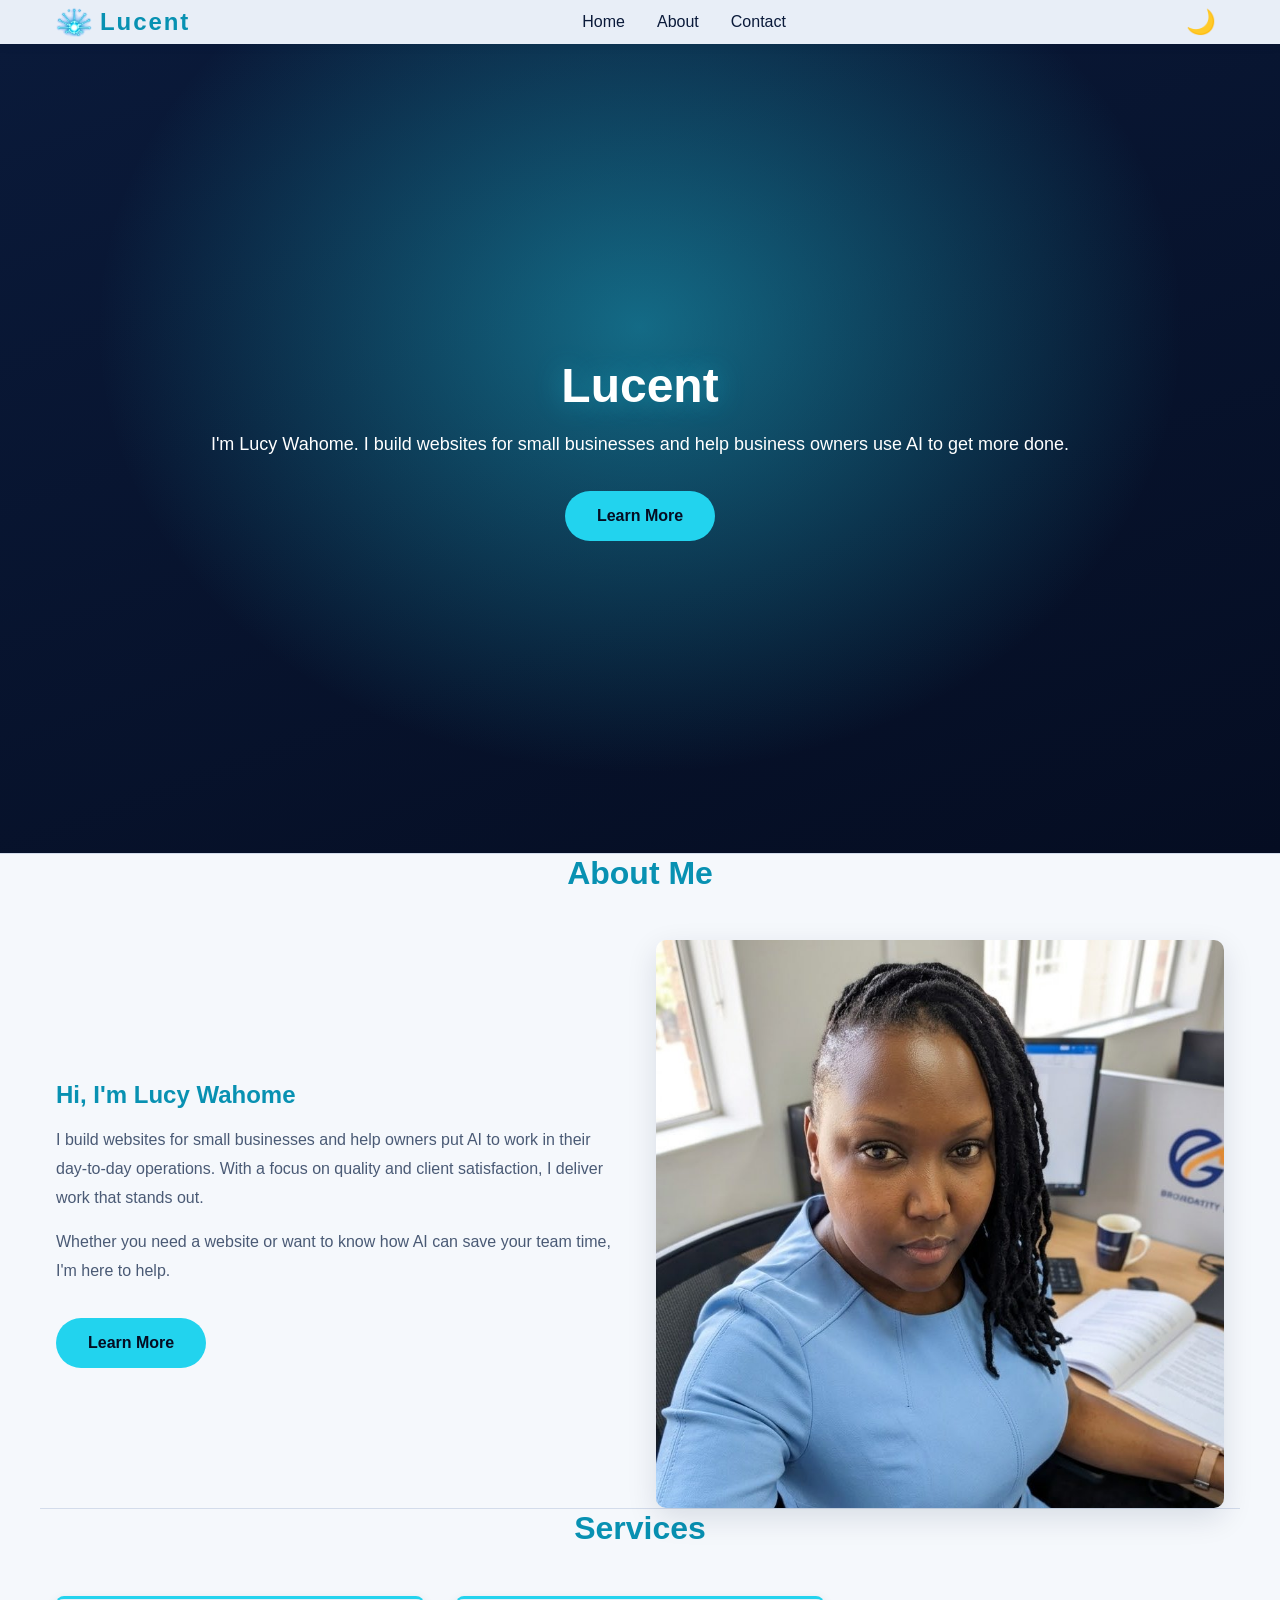
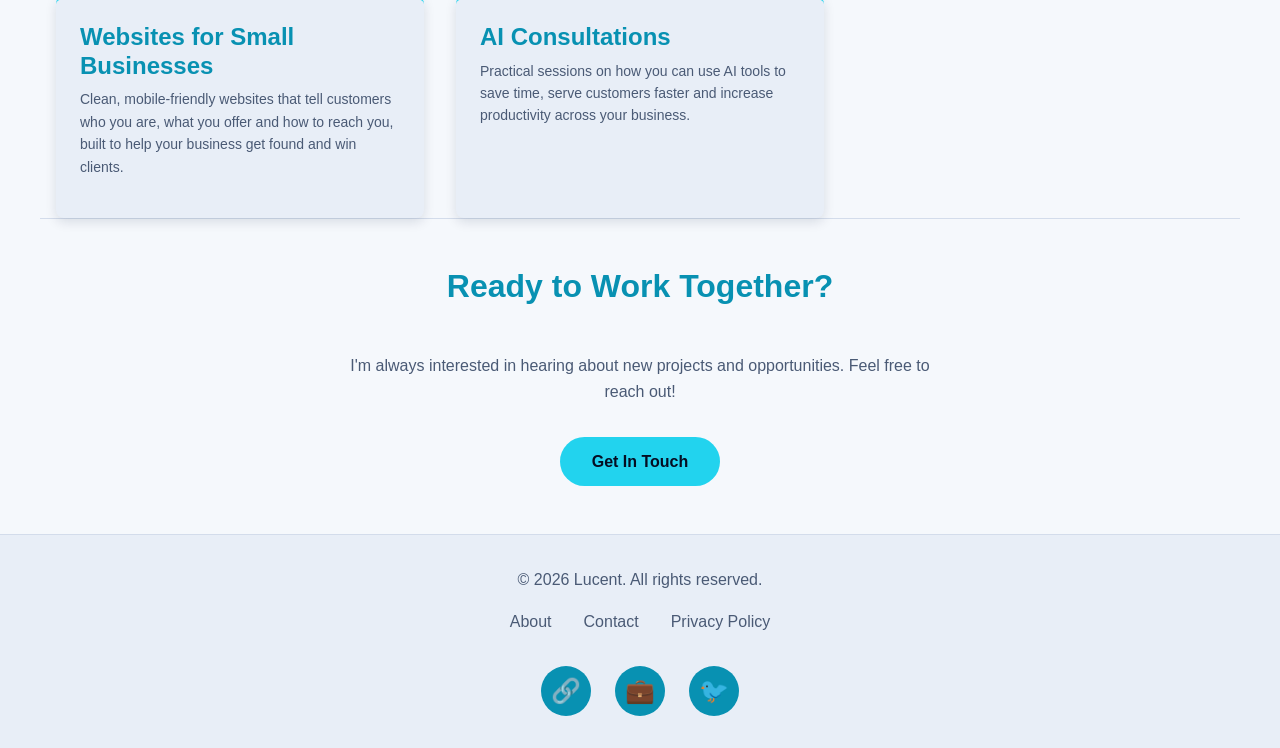
==== index.html @ c31c2e70 "Use Lucent icon as header logo and favicon Co-Authored-By: Claude Opus 5.5 <noreply@anthropic.com> C" ====
<!DOCTYPE html>
<html lang="en">
<head>
  <meta charset="UTF-8">
  <meta name="viewport" content="width=device-width, initial-scale=1.0">
  <meta name="description" content="Lucent - websites for small businesses and AI consultations">
  <meta name="keywords" content="web development, small business websites, AI consultation, AI productivity, Kenya">
  <meta name="author" content="Lucy Wahome">
  <meta property="og:title" content="Lucent - Websites &amp; AI Consultations">
  <meta property="og:description" content="Websites for small businesses and AI consultations to boost productivity.">
  <meta property="og:type" content="website">
  
  <title>Lucent - Websites &amp; AI Consultations</title>
  
  <link rel="icon" type="image/png" href="assets/favicon.png">
  <link rel="stylesheet" href="css/styles.css">
</head>
<body>
  <!-- HEADER & NAVIGATION -->
  <header>
    <nav class="container">
      <div class="logo">
        <img class="logo-icon" src="assets/logo-icon.png" alt="" aria-hidden="true">
        <span class="logo-text">Lucent</span>
      </div>
      
      <button id="nav-toggle" class="nav-toggle" aria-label="Toggle navigation menu">
        <span></span>
        <span></span>
        <span></span>
      </button>
      
      <ul id="nav-links" class="nav-links">
        <li><a href="index.html">Home</a></li>
        <li><a href="pages/about.html">About</a></li>
        <li><a href="pages/contact.html">Contact</a></li>
      </ul>
      
      <button id="theme-toggle" class="theme-toggle" aria-label="Toggle dark mode" title="Toggle dark mode">
        🌙
      </button>
    </nav>
  </header>

  <!-- MAIN CONTENT -->
  <main>
    <!-- HERO SECTION -->
    <section class="hero">
      <div class="hero-content">
        <h1>Lucent</h1>
        <p>I'm Lucy Wahome. I build websites for small businesses and help business owners use AI to get more done.</p>
        <a href="pages/about.html" class="hero-cta">Learn More</a>
      </div>
    </section>

    <!-- QUICK INTRO SECTION -->
    <section class="container">
      <h2>About Me</h2>
      <div class="about-content">
        <div class="about-text">
          <h3>Hi, I'm Lucy Wahome</h3>
          <p>
            I build websites for small businesses and help owners put AI to work in their day-to-day operations. 
            With a focus on quality and client satisfaction, I deliver work that stands out.
          </p>
          <p>
            Whether you need a website or want to know how AI can save your team time, I'm here to help.
          </p>
          <a href="pages/about.html" class="hero-cta" style="display: inline-block; margin-top: 1rem;">Learn More</a>
        </div>
        <img src="assets/profile.jpg" alt="Profile photo" class="about-image">
      </div>
    </section>

    <!-- SERVICES SECTION -->
    <section class="container" id="services">
      <h2>Services</h2>
      <div class="projects-grid">
        <div class="project-card">
          <div class="project-content">
            <h3>Websites for Small Businesses</h3>
            <p class="project-description">
              Clean, mobile-friendly websites that tell customers who you are, what you offer and how to reach you, built to help your business get found and win clients.
            </p>
          </div>
        </div>
        <div class="project-card">
          <div class="project-content">
            <h3>AI Consultations</h3>
            <p class="project-description">
              Practical sessions on how you can use AI tools to save time, serve customers faster and increase productivity across your business.
            </p>
          </div>
        </div>
      </div>
    </section>

    <!-- CTA SECTION -->
    <section class="container" style="text-align: center; padding: 3rem 1rem;">
      <h2>Ready to Work Together?</h2>
      <p style="color: var(--text-secondary); margin-bottom: 2rem; max-width: 600px; margin-left: auto; margin-right: auto;">
        I'm always interested in hearing about new projects and opportunities. Feel free to reach out!
      </p>
      <a href="pages/contact.html" class="hero-cta">Get In Touch</a>
    </section>
  </main>

  <!-- FOOTER -->
  <footer>
    <div class="container">
      <p>&copy; 2026 Lucent. All rights reserved.</p>
      <div class="footer-links">
        <a href="pages/about.html">About</a>
        <a href="pages/contact.html">Contact</a>
        <a href="pages/privacy.html">Privacy Policy</a>
      </div>
      <div class="social-links">
        <a href="https://github.com/lwahome" target="_blank" rel="noopener noreferrer" title="GitHub">🔗</a>
        <a href="https://linkedIn.com/in/Lucywahome" target="_blank" rel="noopener noreferrer" title="LinkedIn">💼</a>
        <a href="https://twitter.com/nyawirahome" target="_blank" rel="noopener noreferrer" title="Twitter">🐦</a>
      </div>
    </div>
  </footer>

  <script src="js/main.js"></script>
</body>
</html>
---- css/styles.css ----
/* ============================================================================
   PORTFOLIO WEBSITE - MAIN STYLES
   Mobile-first responsive design with dark mode support
   ============================================================================ */

/* CSS Variables for theming */
:root {
  /* Light mode colors */
  /* Lucent brand */
  --navy: #0a1a3a;
  --navy-deep: #050d22;
  --cyan: #22d3ee;
  --cyan-glow: rgba(34, 211, 238, 0.45);

  --bg-primary: #f5f8fc;
  --bg-secondary: #e8eef7;
  --text-primary: #0a1a3a;
  --text-secondary: #4a5a75;
  --accent: #0891b2;
  --accent-dark: #0a1a3a;
  --border: #d3dceb;
  --shadow: rgba(10, 26, 58, 0.12);
  
  /* Typography */
  --font-family: 'Segoe UI', Tahoma, Geneva, Verdana, sans-serif;
  --font-size-base: 16px;
  --font-size-sm: 14px;
  --font-size-lg: 18px;
  --font-size-xl: 24px;
  --font-size-2xl: 32px;
  --font-size-3xl: 48px;
  
  /* Spacing */
  --spacing-unit: 1rem;
}

/* Dark mode colors */
body.dark-mode {
  --bg-primary: #050d22;
  --bg-secondary: #0d1f45;
  --text-primary: #e8f6fb;
  --text-secondary: #9fb3cf;
  --accent: #22d3ee;
  --border: #1c3263;
  --shadow: rgba(0, 0, 0, 0.5);
}

/* ============================================================================
   GLOBAL STYLES
   ============================================================================ */

* {
  margin: 0;
  padding: 0;
  box-sizing: border-box;
}

html {
  scroll-behavior: smooth;
}

body {
  font-family: var(--font-family);
  font-size: var(--font-size-base);
  color: var(--text-primary);
  background-color: var(--bg-primary);
  line-height: 1.6;
  transition: background-color 0.3s ease, color 0.3s ease;
}

a {
  color: var(--accent);
  text-decoration: none;
  transition: color 0.3s ease;
}

a:hover {
  color: var(--accent-dark);
}

button {
  font-family: var(--font-family);
  cursor: pointer;
  border: none;
  transition: all 0.3s ease;
}

img {
  max-width: 100%;
  height: auto;
  display: block;
}

h1, h2, h3, h4, h5, h6 {
  line-height: 1.2;
  margin-bottom: var(--spacing-unit);
}

h1 {
  font-size: var(--font-size-3xl);
}

h2 {
  font-size: var(--font-size-2xl);
}

h3 {
  font-size: var(--font-size-xl);
}

/* ============================================================================
   HEADER & NAVIGATION
   ============================================================================ */

header {
  background-color: var(--bg-secondary);
  box-shadow: 0 2px 8px var(--shadow);
  position: sticky;
  top: 0;
  z-index: 100;
}

nav {
  display: flex;
  justify-content: space-between;
  align-items: center;
  padding: 1.5rem var(--spacing-unit);
  max-width: 1200px;
  margin: 0 auto;
}

.logo {
  font-size: var(--font-size-xl);
  font-weight: bold;
  color: var(--accent);
  display: flex;
  align-items: center;
  gap: 0.5rem;
}

.nav-links {
  display: none;
  list-style: none;
  gap: 2rem;
}

.nav-links a {
  color: var(--text-primary);
  font-weight: 500;
}

.nav-links a:hover {
  color: var(--accent);
}

.nav-toggle {
  display: flex;
  flex-direction: column;
  background: none;
  border: none;
  cursor: pointer;
  gap: 0.4rem;
}

.nav-toggle span {
  width: 25px;
  height: 3px;
  background-color: var(--text-primary);
  transition: all 0.3s ease;
}

.theme-toggle {
  background: none;
  font-size: 1.5rem;
  cursor: pointer;
  padding: 0.5rem;
}

.theme-toggle:hover {
  transform: scale(1.1);
}

/* Mobile menu open state */
.nav-links.active {
  display: flex;
  flex-direction: column;
  position: absolute;
  top: 100%;
  left: 0;
  right: 0;
  background-color: var(--bg-secondary);
  padding: 1rem;
  gap: 1rem;
  box-shadow: 0 4px 6px var(--shadow);
}

/* Hamburger animation */
.nav-toggle.active span:nth-child(1) {
  transform: rotate(45deg) translateY(10px);
}

.nav-toggle.active span:nth-child(2) {
  opacity: 0;
}

.nav-toggle.active span:nth-child(3) {
  transform: rotate(-45deg) translateY(-10px);
}

/* Tablet and up - show nav links */
@media (min-width: 768px) {
  .nav-links {
    display: flex !important;
  }
  
  .nav-toggle {
    display: none;
  }
}

/* ============================================================================
   HERO SECTION
   ============================================================================ */

.hero {
  min-height: 90vh;
  display: flex;
  align-items: center;
  justify-content: center;
  background:
    radial-gradient(ellipse at 50% 35%, var(--cyan-glow) 0%, transparent 60%),
    linear-gradient(160deg, var(--navy) 0%, var(--navy-deep) 100%);
  color: #ffffff;
  text-align: center;
  padding: var(--spacing-unit);
  gap: 2rem;
}

.hero-content h1 {
  font-size: var(--font-size-3xl);
  margin-bottom: 1rem;
  animation: fadeInUp 0.8s ease;
}

.hero-content p {
  font-size: var(--font-size-lg);
  margin-bottom: 2rem;
  opacity: 0.95;
  animation: fadeInUp 0.8s ease 0.2s both;
}

.hero-cta {
  display: inline-block;
  background-color: var(--cyan);
  color: var(--navy-deep);
  padding: 0.75rem 2rem;
  border-radius: 30px;
  font-weight: bold;
  animation: fadeInUp 0.8s ease 0.4s both;
  transition: transform 0.3s ease, box-shadow 0.3s ease;
}

.hero-cta:hover {
  transform: translateY(-3px);
  box-shadow: 0 0 24px var(--cyan-glow);
}

/* ============================================================================
   CONTAINER & SECTIONS
   ============================================================================ */

.container {
  max-width: 1200px;
  margin: 0 auto;
  padding: 0 var(--spacing-unit);
}

section {
  padding: 4rem var(--spacing-unit);
  border-bottom: 1px solid var(--border);
}

section:last-of-type {
  border-bottom: none;
}

section h2 {
  text-align: center;
  margin-bottom: 3rem;
  color: var(--accent);
  font-size: var(--font-size-2xl);
}

/* ============================================================================
   ABOUT SECTION
   ============================================================================ */

.about-content {
  display: grid;
  grid-template-columns: 1fr;
  gap: 2rem;
  align-items: center;
}

.about-text h3 {
  color: var(--accent);
  margin-bottom: 1rem;
}

.about-text p {
  margin-bottom: 1rem;
  color: var(--text-secondary);
  line-height: 1.8;
}

.about-image {
  border-radius: 10px;
  overflow: hidden;
  box-shadow: 0 10px 30px var(--shadow);
  aspect-ratio: 1 / 1;
  object-fit: cover;
  object-position: center top;
}

@media (min-width: 768px) {
  .about-content {
    grid-template-columns: 1fr 1fr;
  }
}

/* ============================================================================
   SKILLS SECTION
   ============================================================================ */

.skills-grid {
  display: grid;
  grid-template-columns: 1fr;
  gap: 2rem;
}

.skill-category {
  background-color: var(--bg-secondary);
  padding: 1.5rem;
  border-radius: 8px;
  border-left: 4px solid var(--accent);
}

.skill-category h3 {
  color: var(--accent);
  margin-bottom: 1rem;
}

.skill-tags {
  display: flex;
  flex-wrap: wrap;
  gap: 0.5rem;
}

.skill-tag {
  background-color: var(--accent);
  color: white;
  padding: 0.5rem 1rem;
  border-radius: 20px;
  font-size: var(--font-size-sm);
  animation: fadeIn 0.5s ease;
}

@media (min-width: 768px) {
  .skills-grid {
    grid-template-columns: repeat(2, 1fr);
  }
}

/* ============================================================================
   PROJECTS SECTION
   ============================================================================ */

.projects-grid {
  display: grid;
  grid-template-columns: 1fr;
  gap: 2rem;
}

.project-card {
  background-color: var(--bg-secondary);
  border-radius: 8px;
  overflow: hidden;
  box-shadow: 0 4px 12px var(--shadow);
  transition: transform 0.3s ease, box-shadow 0.3s ease;
  animation: fadeIn 0.5s ease;
}

.project-card:hover {
  transform: translateY(-8px);
  box-shadow: 0 12px 24px var(--shadow);
}

.project-image {
  width: 100%;
  height: 250px;
  object-fit: cover;
  background-color: var(--accent);
  display: flex;
  align-items: center;
  justify-content: center;
  color: white;
  font-weight: bold;
}

.project-content {
  padding: 1.5rem;
}

.project-content h3 {
  color: var(--accent);
  margin-bottom: 0.5rem;
}

.project-description {
  color: var(--text-secondary);
  margin-bottom: 1rem;
  font-size: var(--font-size-sm);
}

.project-tech {
  display: flex;
  flex-wrap: wrap;
  gap: 0.5rem;
  margin-bottom: 1rem;
}

.tech-badge {
  background-color: var(--accent);
  color: white;
  padding: 0.25rem 0.75rem;
  border-radius: 15px;
  font-size: var(--font-size-sm);
}

.project-links {
  display: flex;
  gap: 1rem;
}

.project-links a {
  display: inline-block;
  padding: 0.5rem 1rem;
  background-color: var(--accent);
  color: white;
  border-radius: 4px;
  font-size: var(--font-size-sm);
  transition: background-color 0.3s ease;
}

.project-links a:hover {
  background-color: var(--accent-dark);
}

@media (min-width: 768px) {
  .projects-grid {
    grid-template-columns: repeat(2, 1fr);
  }
}

@media (min-width: 1024px) {
  .projects-grid {
    grid-template-columns: repeat(3, 1fr);
  }
}

/* ============================================================================
   CONTACT SECTION
   ============================================================================ */

.contact-content {
  max-width: 600px;
  margin: 0 auto;
}

.contact-form {
  display: flex;
  flex-direction: column;
  gap: 1.5rem;
  margin-bottom: 2rem;
}

.form-group {
  display: flex;
  flex-direction: column;
}

.form-group label {
  font-weight: 600;
  margin-bottom: 0.5rem;
  color: var(--text-primary);
}

.form-group input,
.form-group textarea {
  padding: 0.75rem;
  border: 1px solid var(--border);
  border-radius: 4px;
  font-family: var(--font-family);
  font-size: var(--font-size-base);
  background-color: var(--bg-primary);
  color: var(--text-primary);
  transition: border-color 0.3s ease;
}

.form-group input:focus,
.form-group textarea:focus {
  outline: none;
  border-color: var(--accent);
  box-shadow: 0 0 0 3px rgba(52, 152, 219, 0.1);
}

.form-group textarea {
  resize: vertical;
  min-height: 150px;
}

.submit-btn {
  background-color: var(--accent);
  color: white;
  padding: 1rem;
  font-size: var(--font-size-base);
  font-weight: bold;
  border-radius: 4px;
  transition: background-color 0.3s ease, transform 0.3s ease;
}

.submit-btn:hover {
  background-color: var(--accent-dark);
  transform: translateY(-2px);
}

.submit-btn:active {
  transform: translateY(0);
}

.contact-info {
  text-align: center;
  margin-top: 2rem;
}

.contact-info p {
  margin-bottom: 1rem;
  color: var(--text-secondary);
}

.social-links {
  display: flex;
  justify-content: center;
  gap: 1.5rem;
  margin-top: 2rem;
}

.social-links a {
  display: inline-flex;
  align-items: center;
  justify-content: center;
  width: 50px;
  height: 50px;
  background-color: var(--accent);
  color: white;
  border-radius: 50%;
  font-size: 1.5rem;
  transition: transform 0.3s ease, background-color 0.3s ease;
}

.social-links a:hover {
  transform: scale(1.1) translateY(-3px);
  background-color: var(--accent-dark);
}

/* ============================================================================
   FOOTER
   ============================================================================ */

footer {
  background-color: var(--bg-secondary);
  color: var(--text-secondary);
  text-align: center;
  padding: 2rem var(--spacing-unit);
  border-top: 1px solid var(--border);
}

footer p {
  margin-bottom: 1rem;
}

.footer-links {
  display: flex;
  justify-content: center;
  gap: 2rem;
  flex-wrap: wrap;
  margin-bottom: 1rem;
}

.footer-links a {
  color: var(--text-secondary);
}

.footer-links a:hover {
  color: var(--accent);
}

/* ============================================================================
   ANIMATIONS
   ============================================================================ */

@keyframes fadeIn {
  from {
    opacity: 0;
  }
  to {
    opacity: 1;
  }
}

@keyframes fadeInUp {
  from {
    opacity: 0;
    transform: translateY(20px);
  }
  to {
    opacity: 1;
    transform: translateY(0);
  }
}

.fade-in-on-scroll {
  opacity: 0;
  animation: fadeInUp 0.6s ease forwards;
}

/* ============================================================================
   UTILITY CLASSES
   ============================================================================ */

.text-center {
  text-align: center;
}

.text-muted {
  color: var(--text-secondary);
}

.mt-1 {
  margin-top: var(--spacing-unit);
}

.mt-2 {
  margin-top: calc(var(--spacing-unit) * 2);
}

.mb-1 {
  margin-bottom: var(--spacing-unit);
}

.mb-2 {
  margin-bottom: calc(var(--spacing-unit) * 2);
}

/* ============================================================================
   RESPONSIVE ADJUSTMENTS
   ============================================================================ */

@media (max-width: 480px) {
  h1 {
    font-size: 28px;
  }
  
  h2 {
    font-size: 24px;
  }
  
  section {
    padding: 2rem var(--spacing-unit);
  }
}

/* ============================================================================
   LUCENT BRAND TOUCHES
   ============================================================================ */
.logo-mark {
  display: inline-block;
  width: 14px;
  height: 14px;
  border-radius: 50%;
  background: var(--cyan);
  box-shadow: 0 0 10px var(--cyan), 0 0 22px var(--cyan-glow);
}

.logo-icon {
  height: 36px;
  width: 36px;
  object-fit: contain;
}

.logo-text {
  font-weight: 700;
  letter-spacing: 0.08em;
}

.hero-content h1 {
  text-shadow: 0 0 28px var(--cyan-glow);
}

.project-card {
  border-top: 3px solid var(--cyan);
}

.whatsapp-btn {
  display: inline-block;
  margin-top: 0.5rem;
  padding: 0.6rem 1.4rem;
  border-radius: 30px;
  background: #25d366;
  color: #ffffff;
  font-weight: bold;
}

.whatsapp-btn:hover {
  color: #ffffff;
  opacity: 0.9;
}

/* Data privacy consent */
.consent-group {
  display: flex;
  align-items: flex-start;
  gap: 0.75rem;
  font-size: var(--font-size-sm);
  color: var(--text-secondary);
  line-height: 1.5;
}

.consent-group input {
  margin-top: 0.2rem;
  width: 18px;
  height: 18px;
  flex-shrink: 0;
  accent-color: var(--accent);
}

/* Privacy policy page */
.policy {
  max-width: 800px;
  margin: 0 auto;
}

.policy h2 {
  text-align: left;
  font-size: var(--font-size-xl);
  margin-top: 2rem;
  margin-bottom: 0.75rem;
}

.policy p,
.policy li {
  color: var(--text-secondary);
  margin-bottom: 0.75rem;
}

.policy ul {
  margin-left: 1.5rem;
}
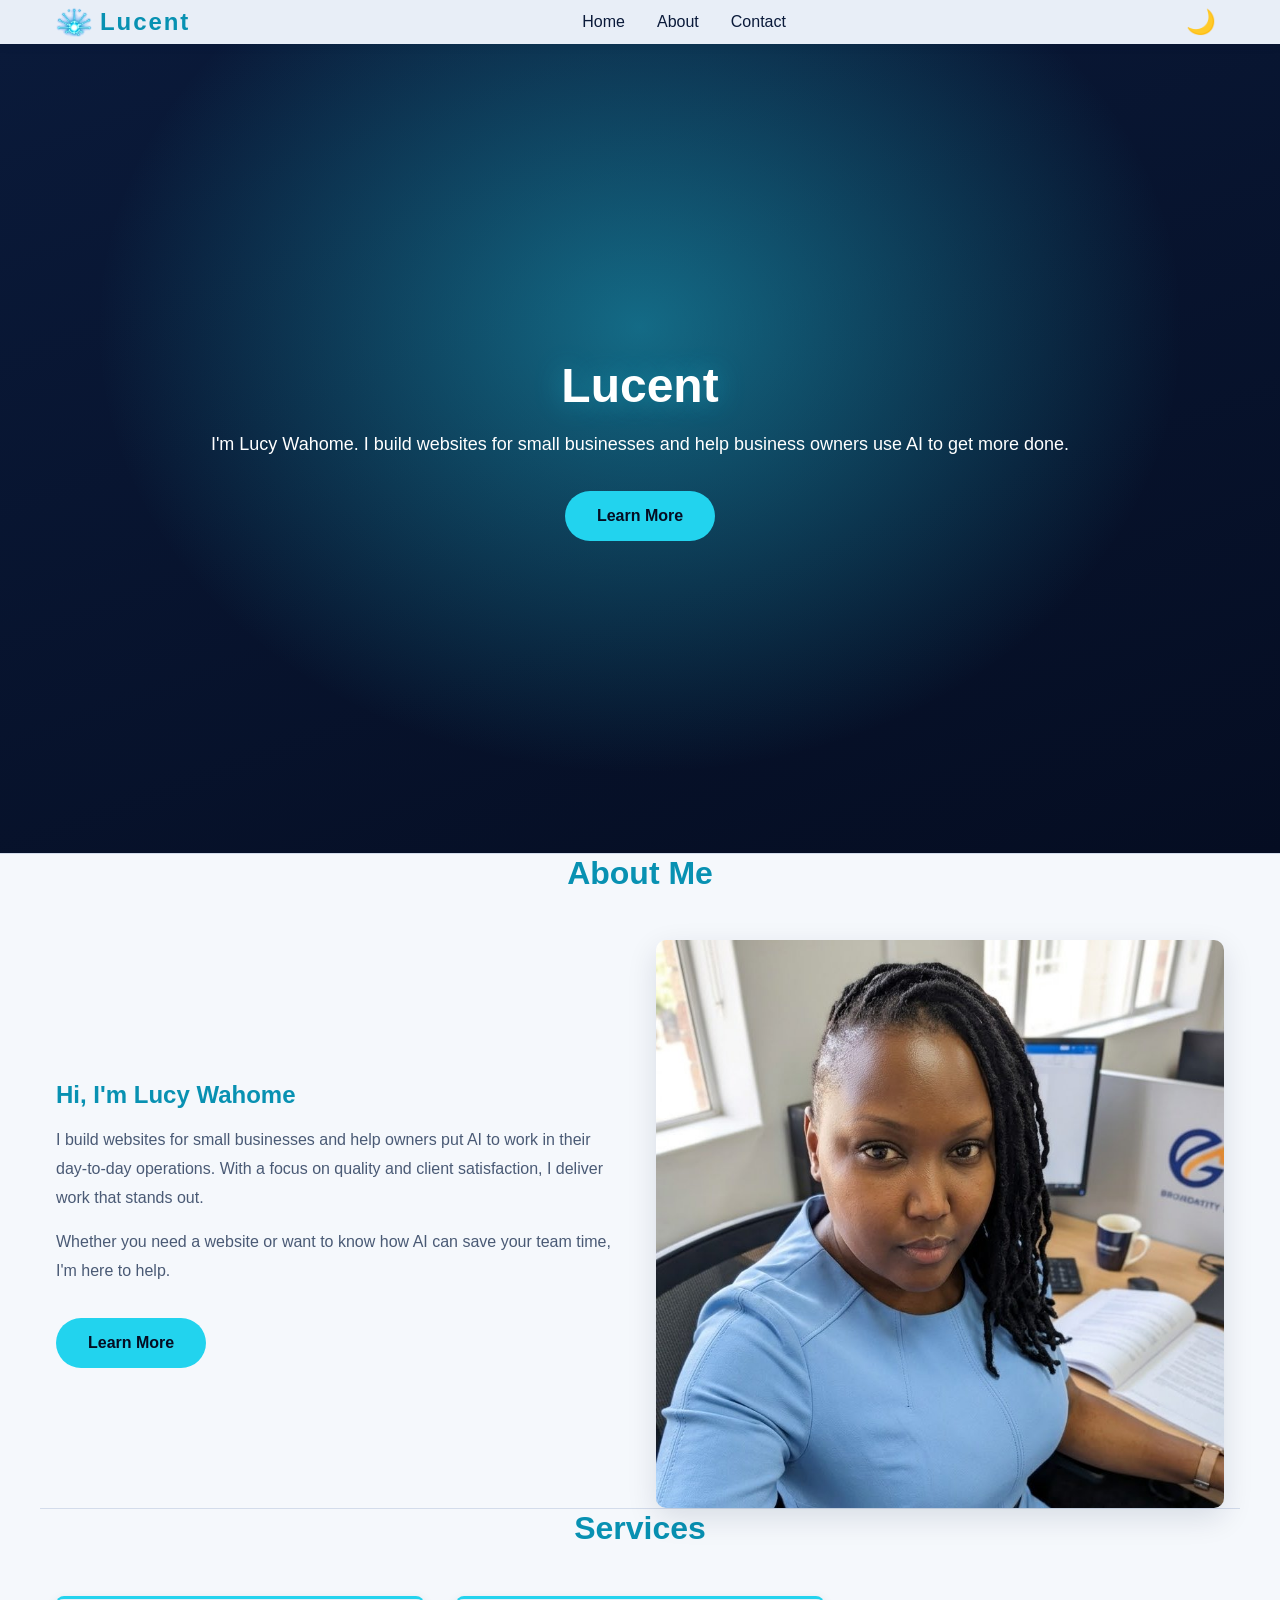
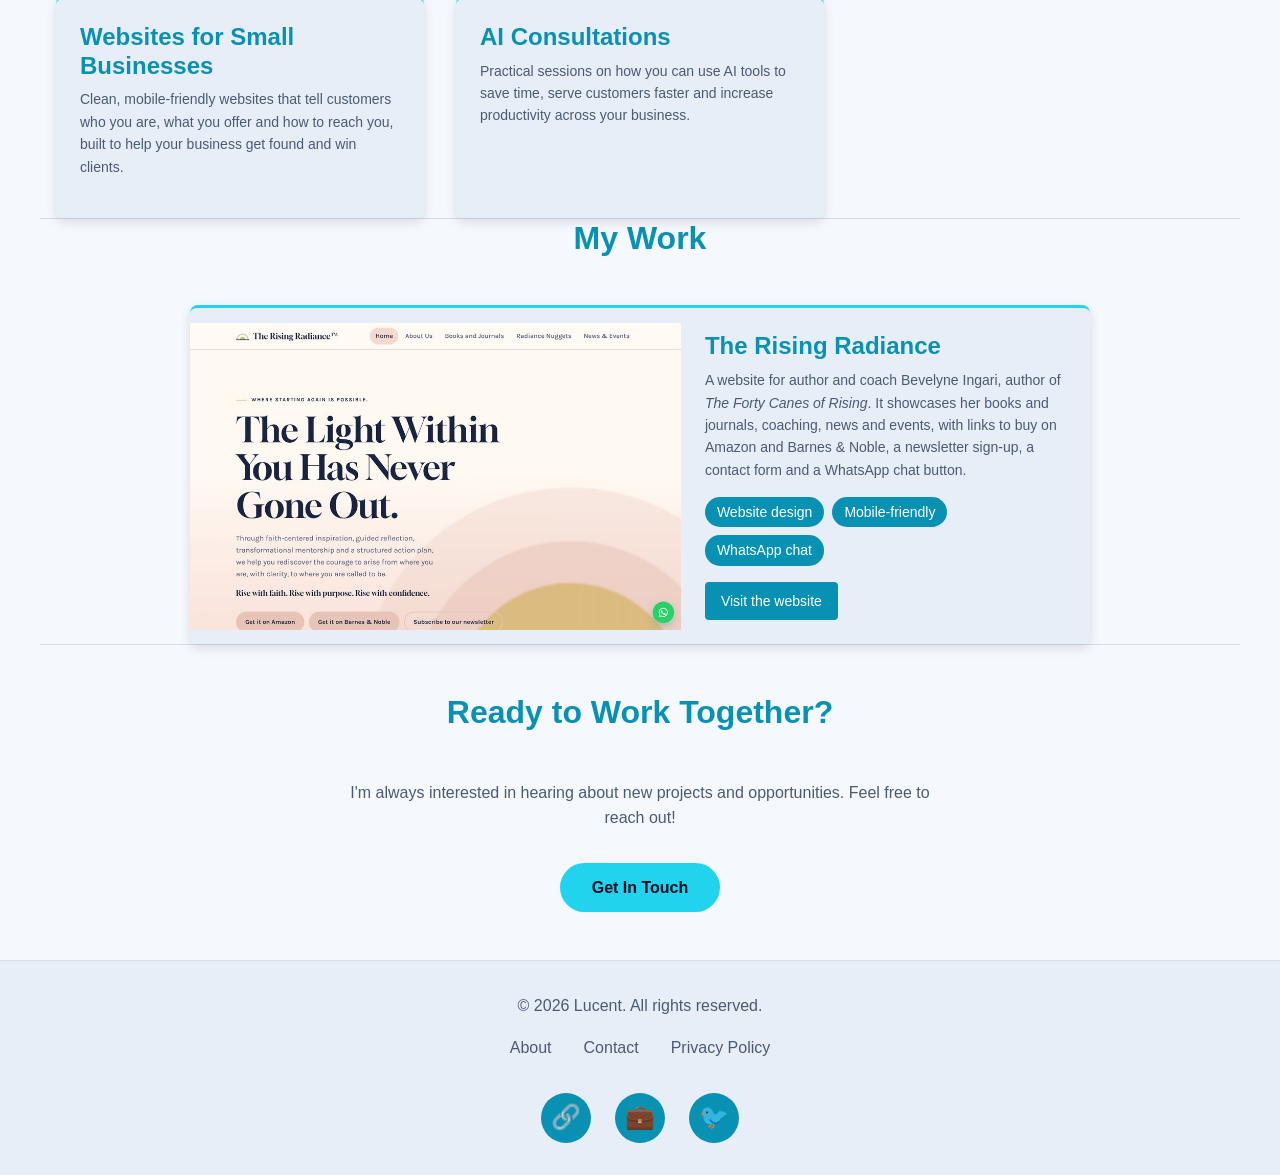
==== commit 9e206896: "Add My Work section featuring The Rising Radiance Co-Authored-By: Claude Opus 5.5 <noreply@anthropic" ====
--- a/index.html
+++ b/index.html
@@ -95,6 +95,32 @@
       </div>
     </section>
 
+    <!-- MY WORK SECTION -->
+    <section class="container" id="work">
+      <h2>My Work</h2>
+      <div class="work-feature project-card">
+        <a href="https://www.therisingradiance.com" target="_blank" rel="noopener noreferrer">
+          <img class="project-image work-image" src="assets/work-rising-radiance.jpg" alt="Homepage of The Rising Radiance website" loading="lazy">
+        </a>
+        <div class="project-content">
+          <h3>The Rising Radiance</h3>
+          <p class="project-description">
+            A website for author and coach Bevelyne Ingari, author of <em>The Forty Canes of Rising</em>. It showcases her books and journals,
+            coaching, news and events, with links to buy on Amazon and Barnes &amp; Noble, a newsletter sign-up, a contact form
+            and a WhatsApp chat button.
+          </p>
+          <div class="project-tech">
+            <span class="tech-badge">Website design</span>
+            <span class="tech-badge">Mobile-friendly</span>
+            <span class="tech-badge">WhatsApp chat</span>
+          </div>
+          <div class="project-links">
+            <a href="https://www.therisingradiance.com" target="_blank" rel="noopener noreferrer">Visit the website</a>
+          </div>
+        </div>
+      </div>
+    </section>
+
     <!-- CTA SECTION -->
     <section class="container" style="text-align: center; padding: 3rem 1rem;">
       <h2>Ready to Work Together?</h2>
--- a/css/styles.css
+++ b/css/styles.css
@@ -766,3 +766,27 @@
 .policy ul {
   margin-left: 1.5rem;
 }
+
+/* My Work */
+.work-feature {
+  max-width: 900px;
+  margin: 0 auto;
+}
+
+.work-image {
+  height: auto;
+  aspect-ratio: 16 / 10;
+  object-position: top;
+}
+
+.project-links a:hover {
+  color: white;
+}
+
+@media (min-width: 768px) {
+  .work-feature {
+    display: grid;
+    grid-template-columns: 1.2fr 1fr;
+    align-items: center;
+  }
+}
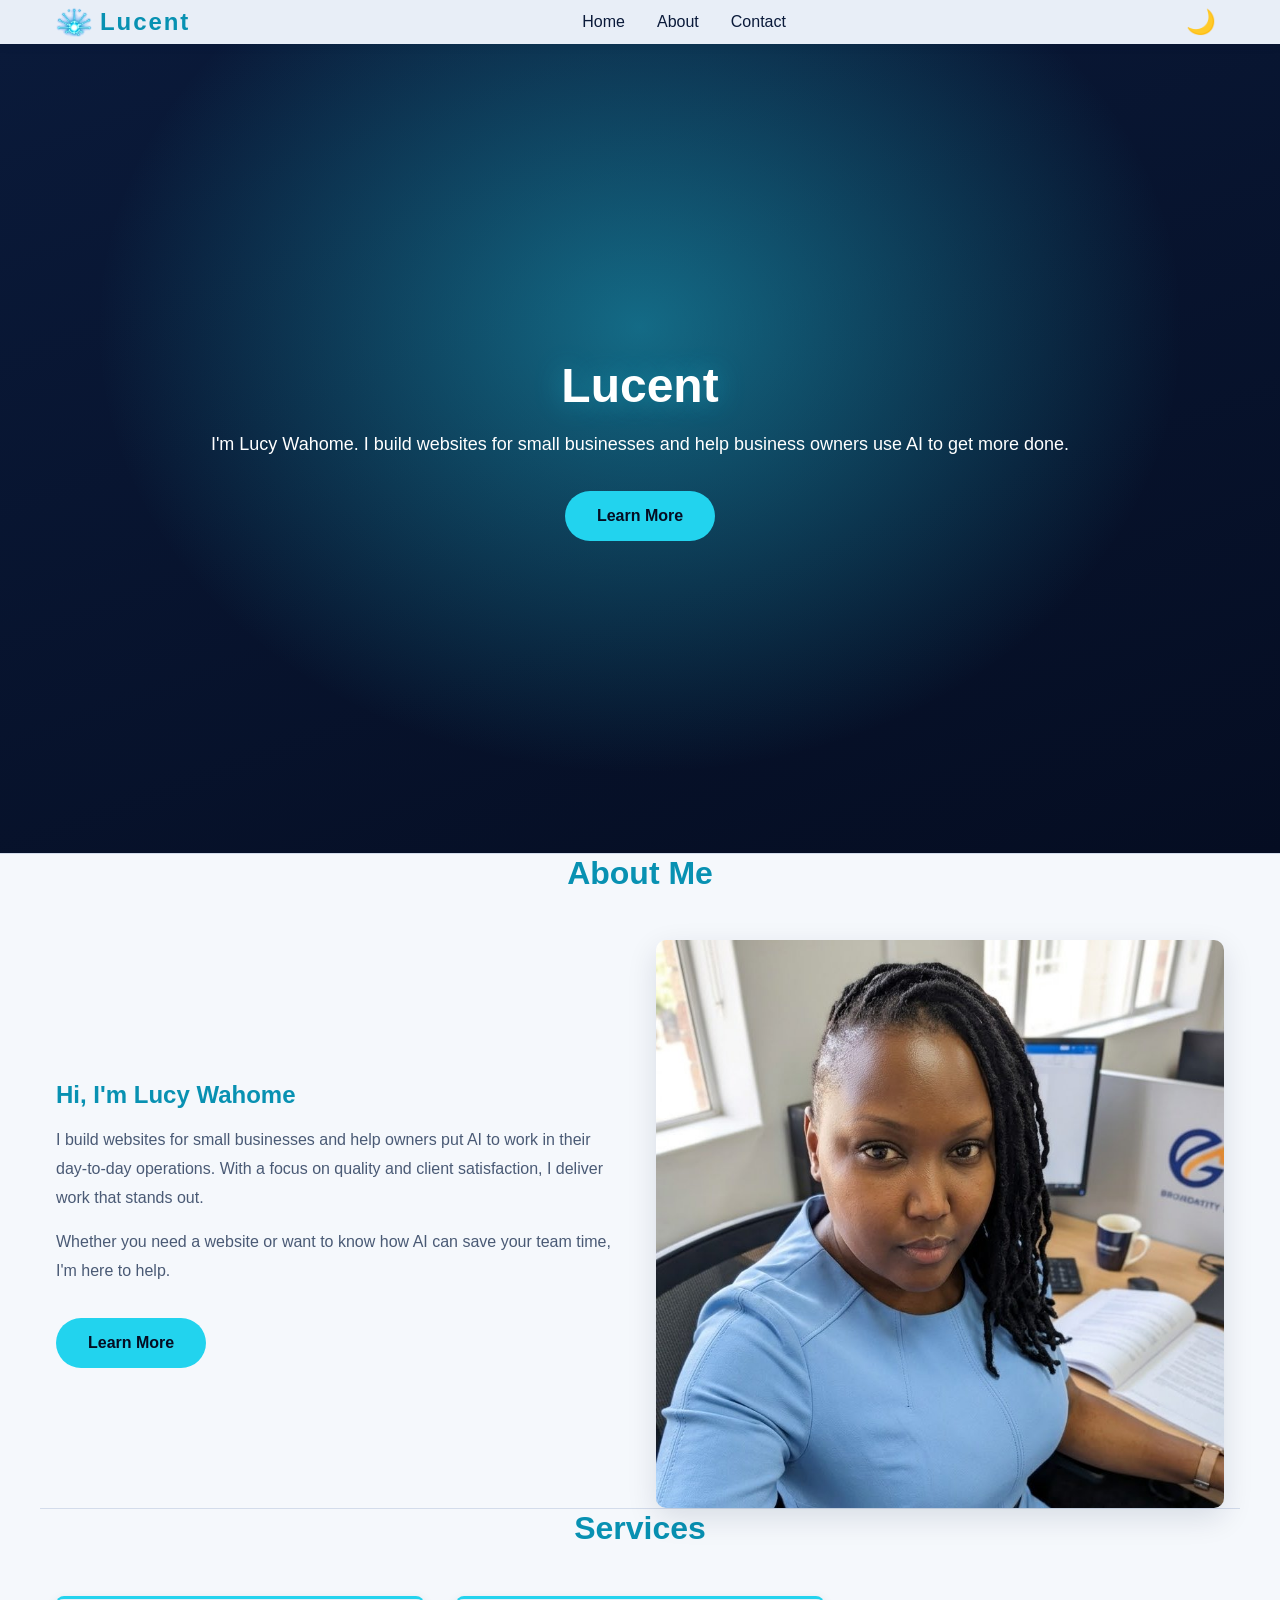
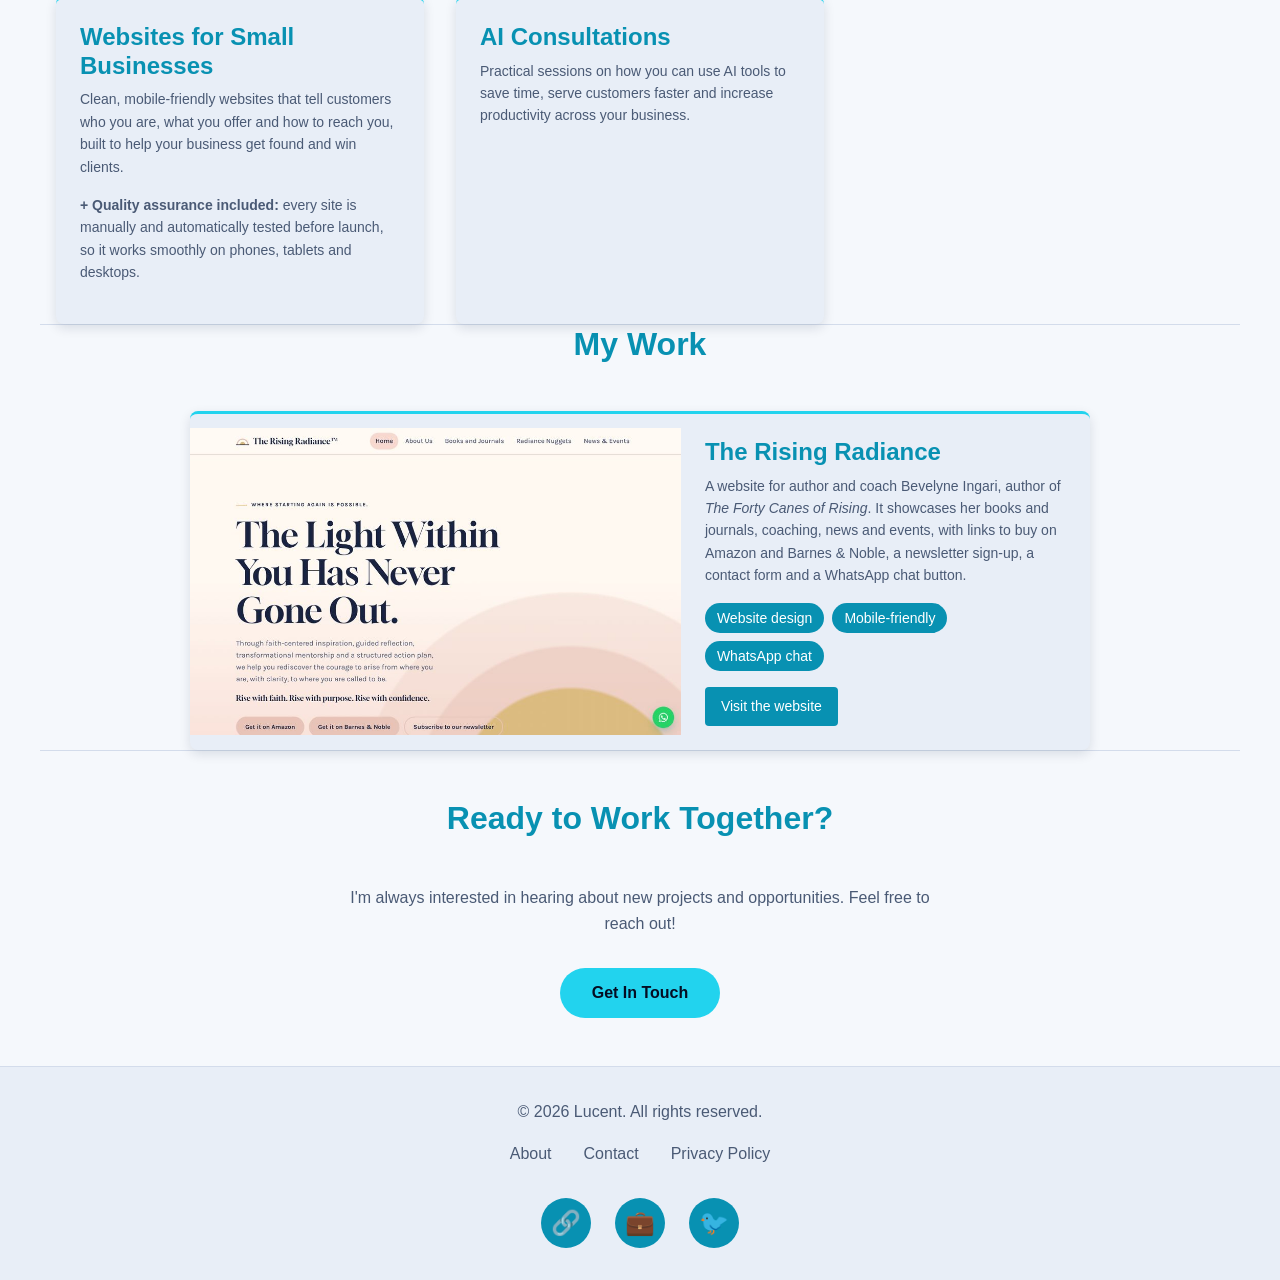
==== commit f1153797: "Add QA (manual and automated testing) as included with website builds Co-Authored-By: Claude Opus 5." ====
--- a/index.html
+++ b/index.html
@@ -82,6 +82,9 @@
             <p class="project-description">
               Clean, mobile-friendly websites that tell customers who you are, what you offer and how to reach you, built to help your business get found and win clients.
             </p>
+            <p class="project-description">
+              <strong>+ Quality assurance included:</strong> every site is manually and automatically tested before launch, so it works smoothly on phones, tablets and desktops.
+            </p>
           </div>
         </div>
         <div class="project-card">
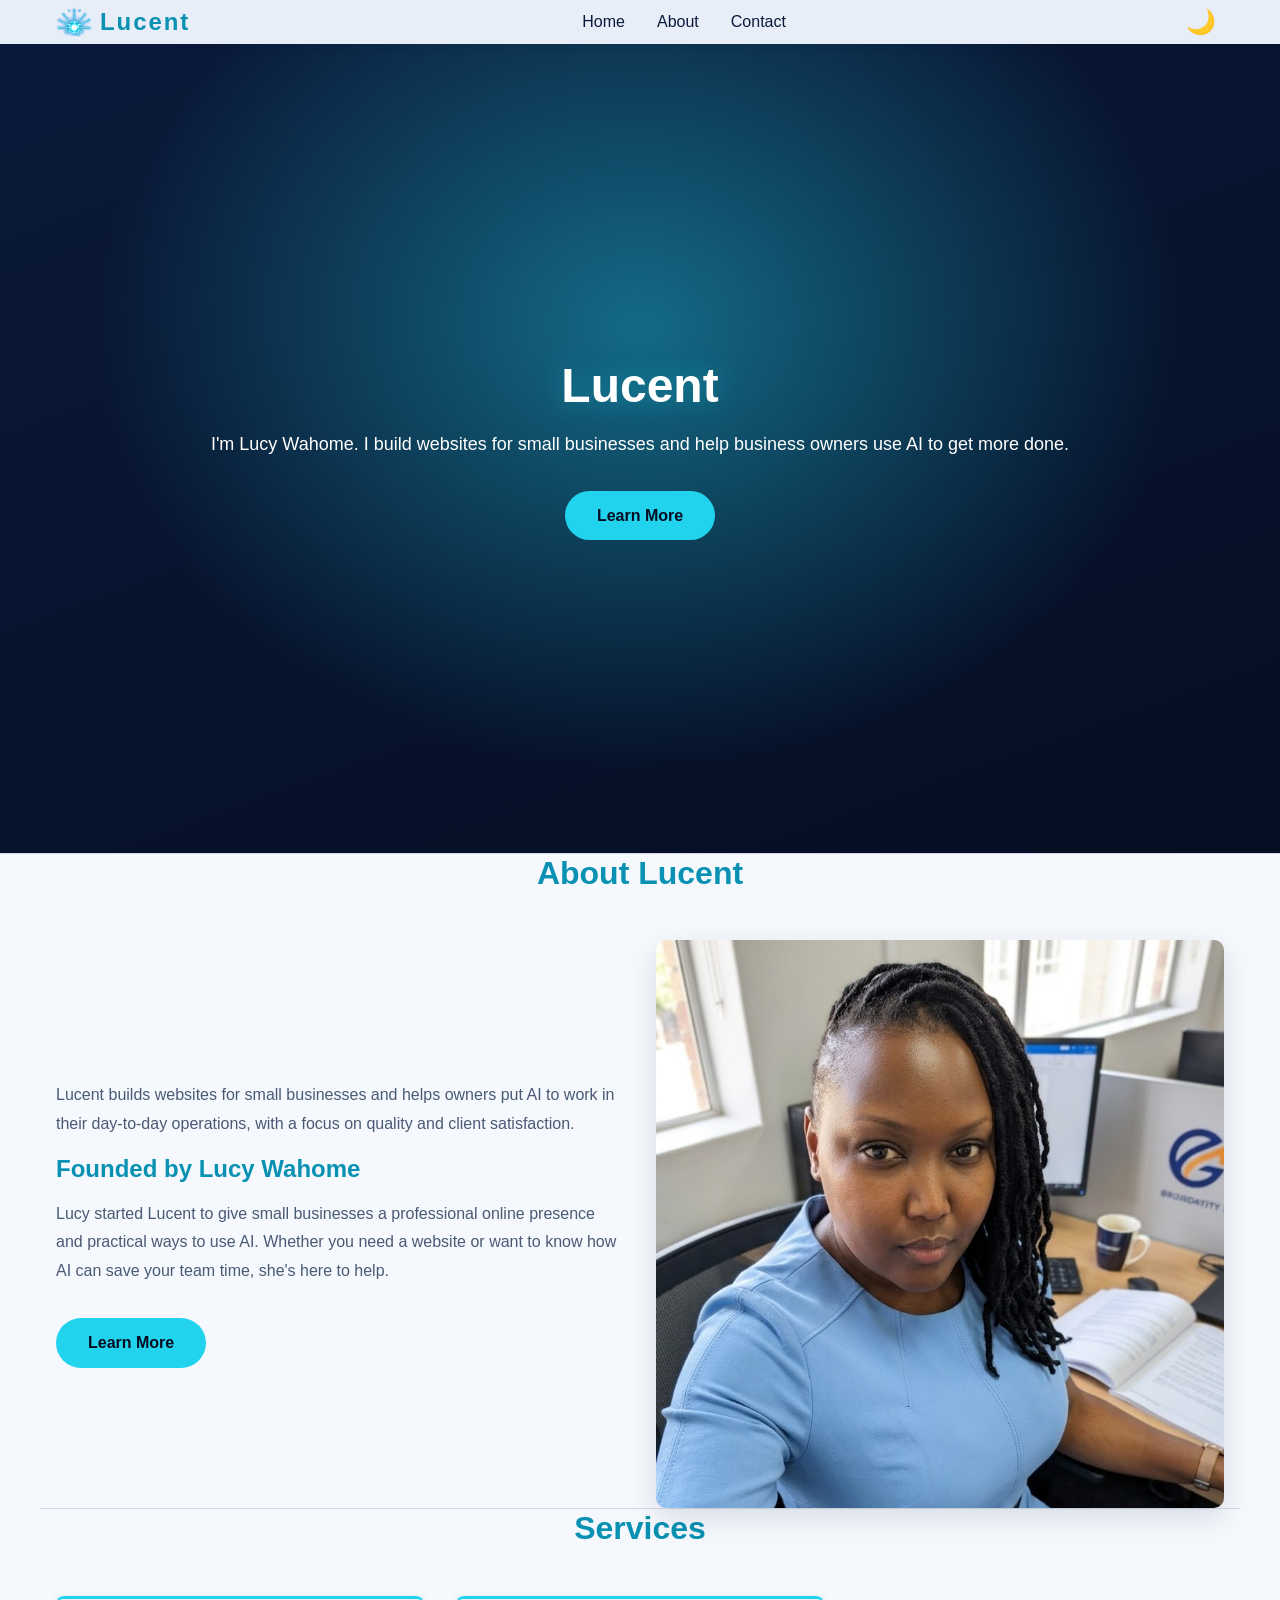
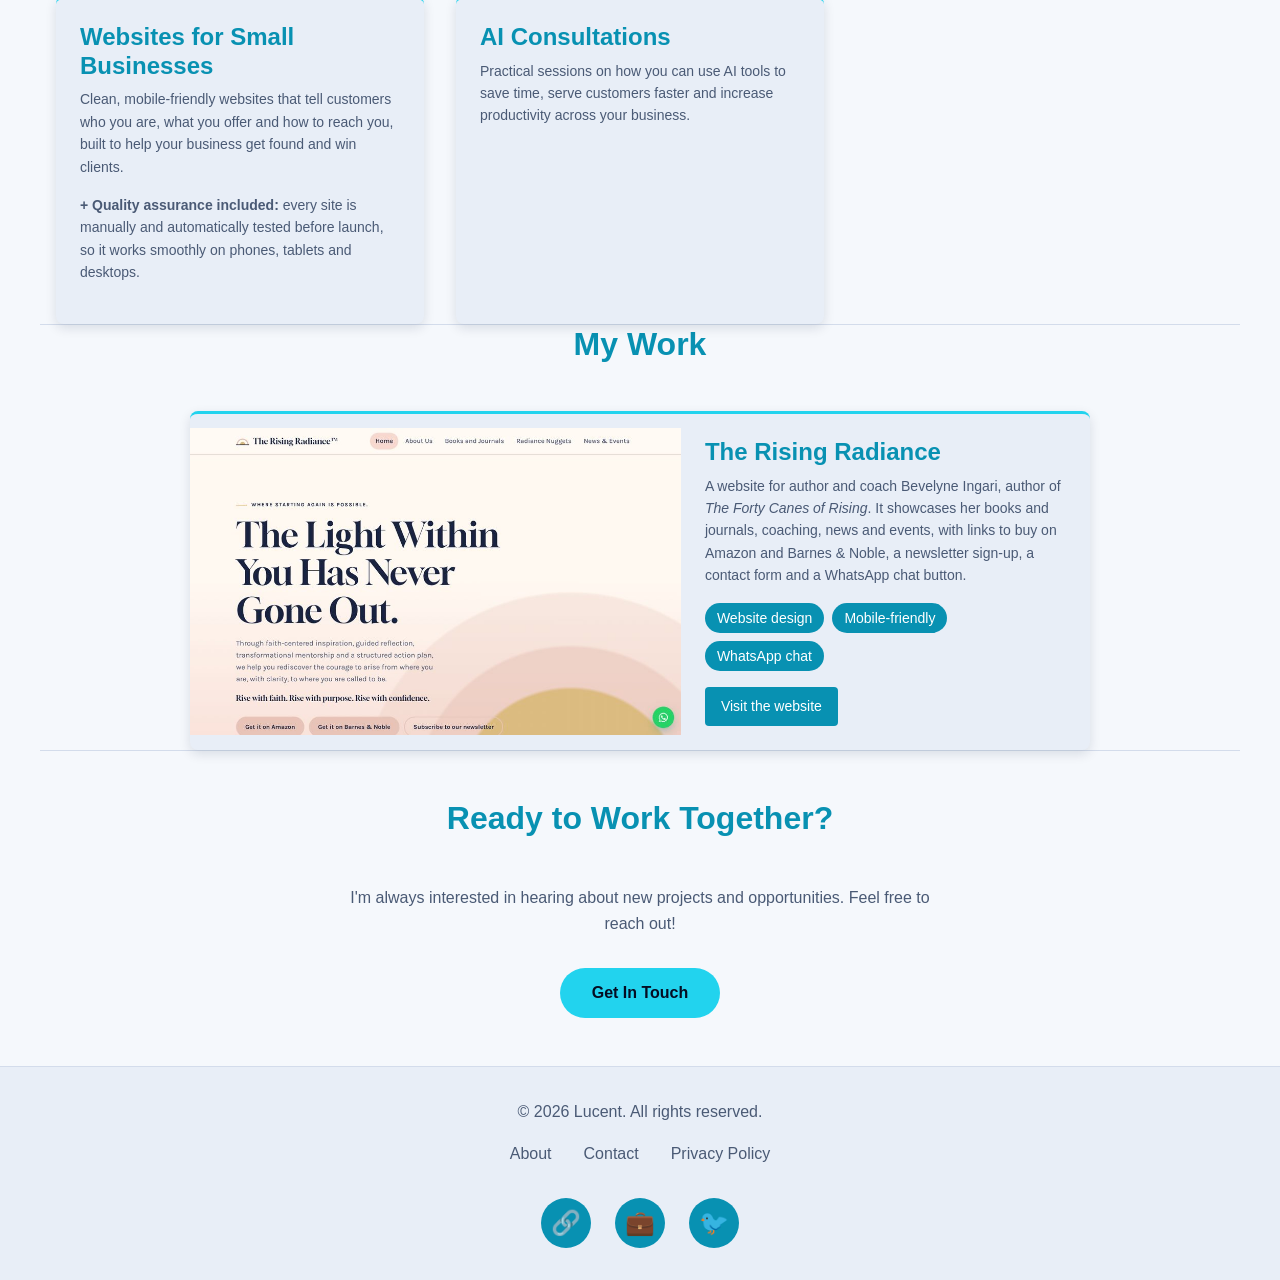
==== commit 97388aff: "Homepage: About Lucent section with Lucy Wahome as founder Co-Authored-By: Claude Opus 5.5 <noreply@" ====
--- a/index.html
+++ b/index.html
@@ -55,20 +55,21 @@
 
     <!-- QUICK INTRO SECTION -->
     <section class="container">
-      <h2>About Me</h2>
+      <h2>About Lucent</h2>
       <div class="about-content">
         <div class="about-text">
-          <h3>Hi, I'm Lucy Wahome</h3>
           <p>
-            I build websites for small businesses and help owners put AI to work in their day-to-day operations. 
-            With a focus on quality and client satisfaction, I deliver work that stands out.
+            Lucent builds websites for small businesses and helps owners put AI to work in their day-to-day operations,
+            with a focus on quality and client satisfaction.
           </p>
+          <h3>Founded by Lucy Wahome</h3>
           <p>
-            Whether you need a website or want to know how AI can save your team time, I'm here to help.
+            Lucy started Lucent to give small businesses a professional online presence and practical ways to use AI.
+            Whether you need a website or want to know how AI can save your team time, she's here to help.
           </p>
           <a href="pages/about.html" class="hero-cta" style="display: inline-block; margin-top: 1rem;">Learn More</a>
         </div>
-        <img src="assets/profile.jpg" alt="Profile photo" class="about-image">
+        <img src="assets/profile.jpg" alt="Lucy Wahome, founder of Lucent" class="about-image">
       </div>
     </section>
 
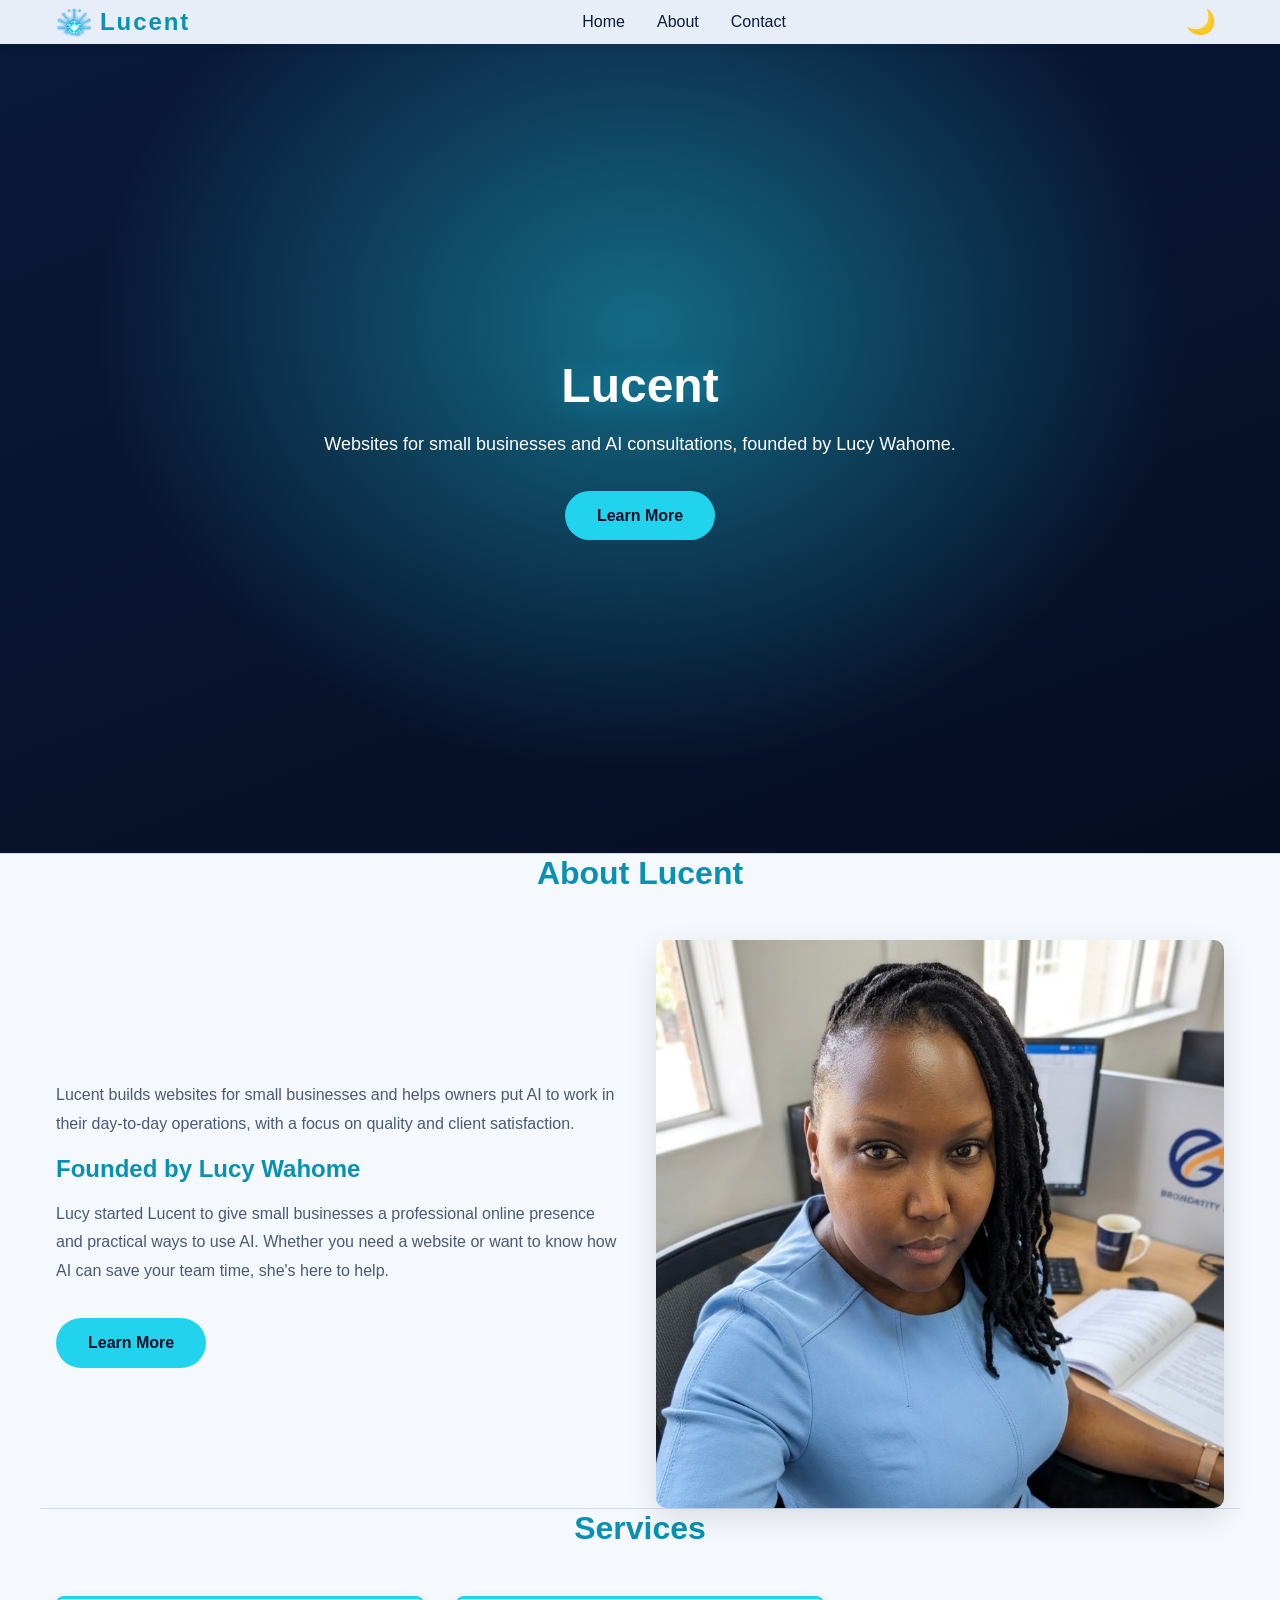
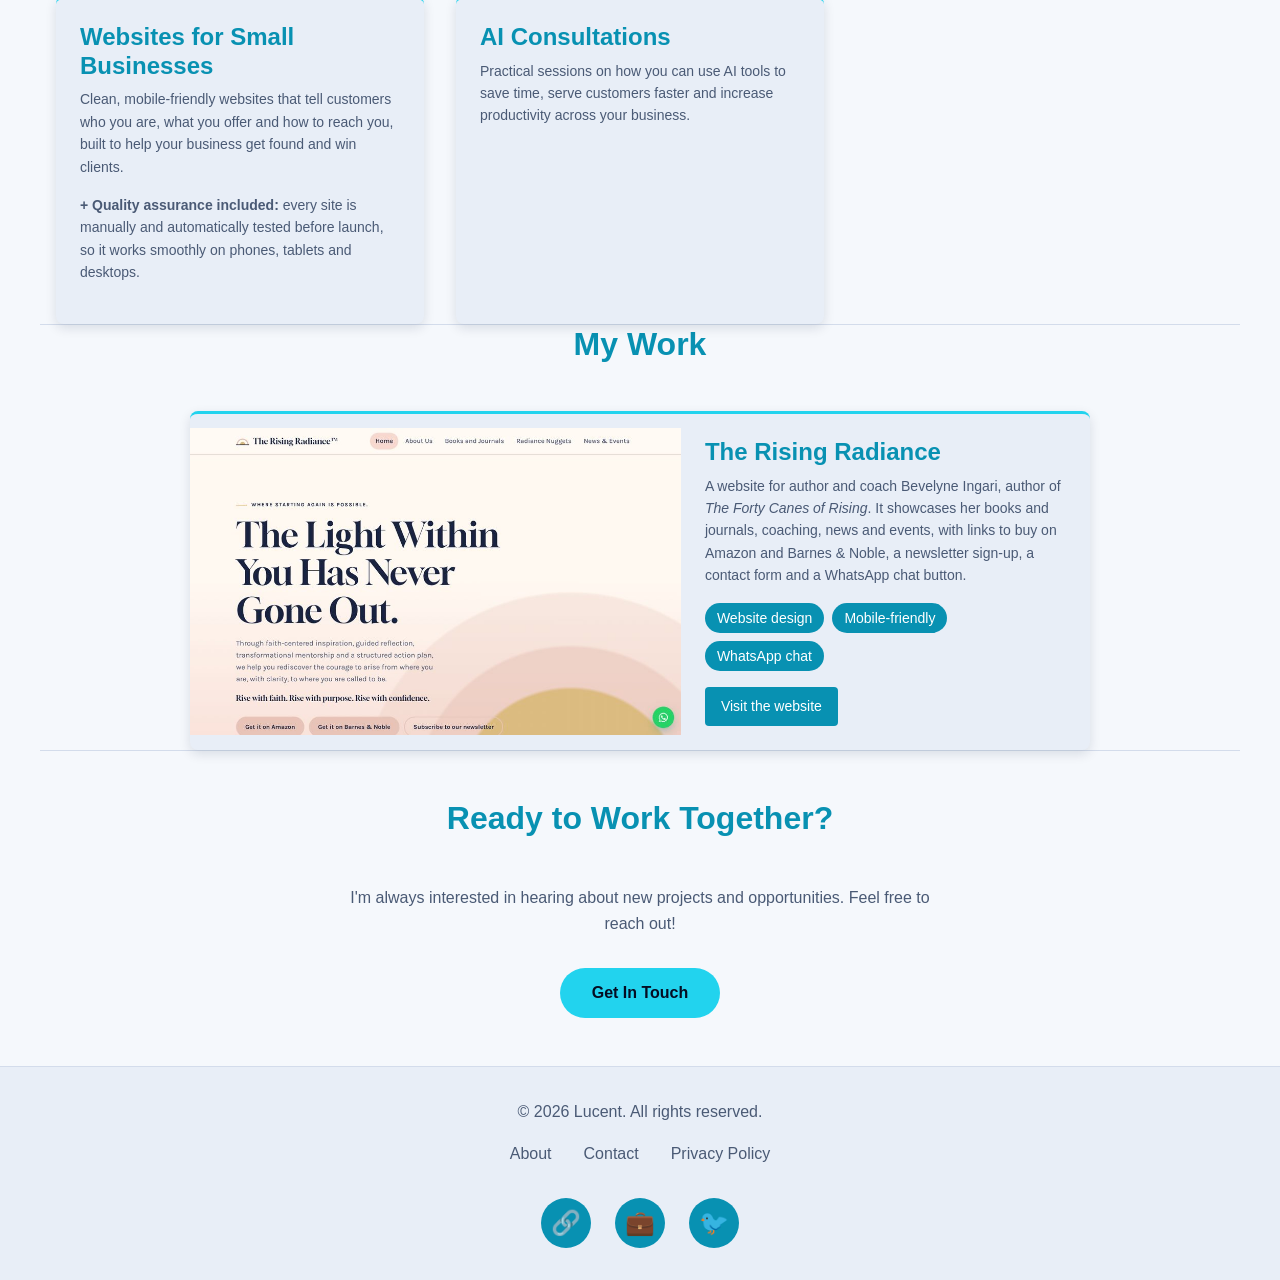
==== commit 9ec44852: "Homepage hero: switch to Lucent's voice Co-Authored-By: Claude Opus 5.5 <noreply@anthropic.com> Clau" ====
--- a/index.html
+++ b/index.html
@@ -48,7 +48,7 @@
     <section class="hero">
       <div class="hero-content">
         <h1>Lucent</h1>
-        <p>I'm Lucy Wahome. I build websites for small businesses and help business owners use AI to get more done.</p>
+        <p>Websites for small businesses and AI consultations, founded by Lucy Wahome.</p>
         <a href="pages/about.html" class="hero-cta">Learn More</a>
       </div>
     </section>
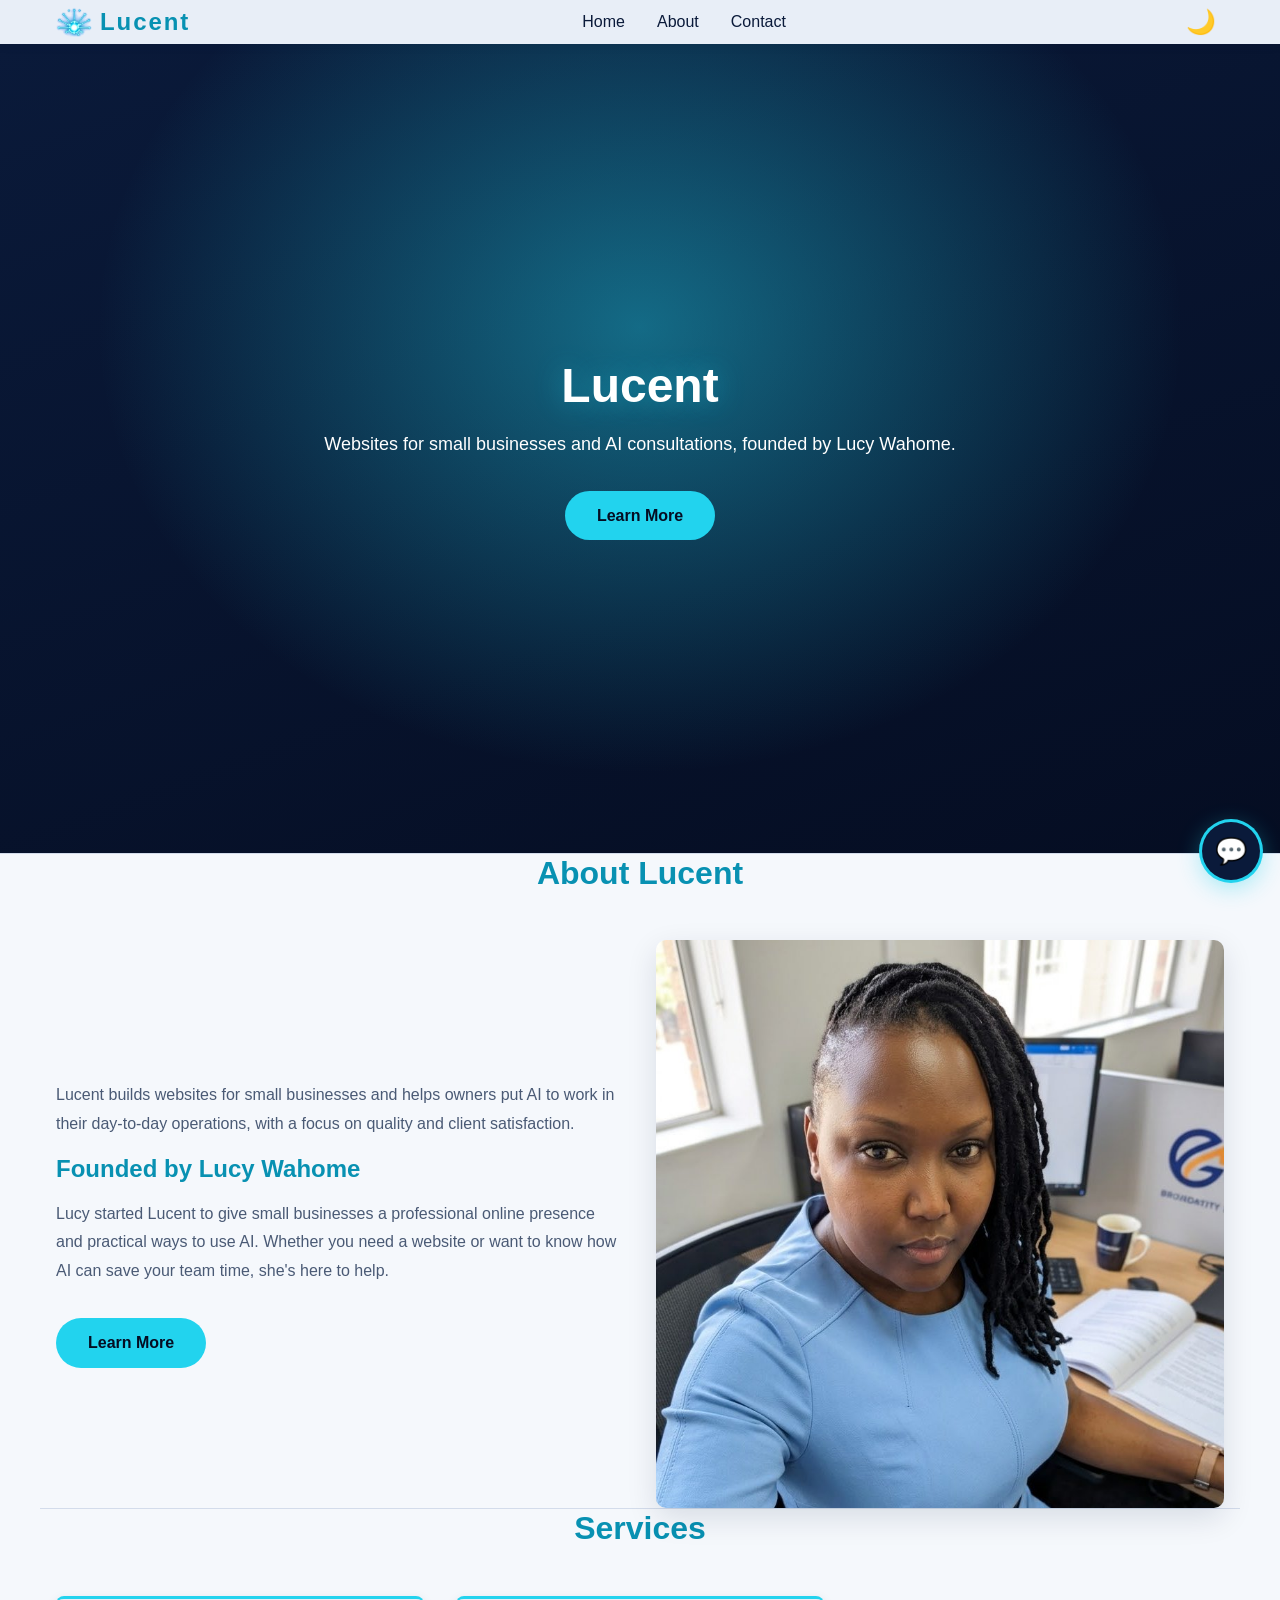
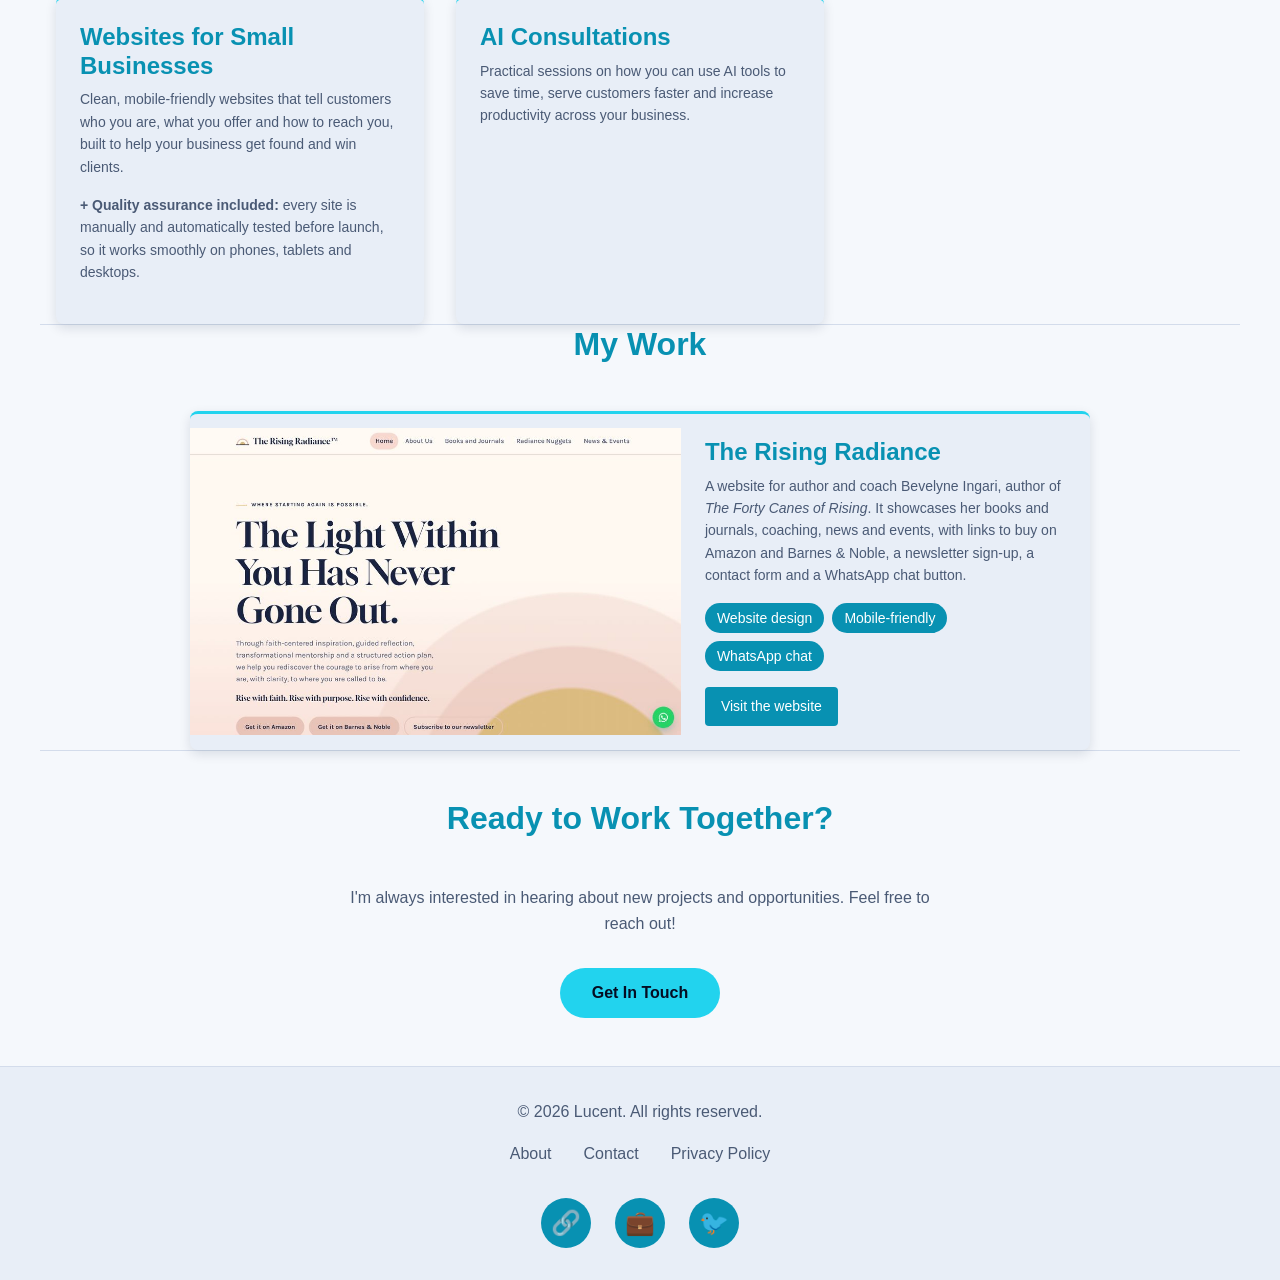
==== commit 29f92bb7: "Add Lucent chat assistant powered by Claude - api/chat.js: Vercel function that answers visitors usi" ====
--- a/index.html
+++ b/index.html
@@ -153,5 +153,6 @@
   </footer>
 
   <script src="js/main.js"></script>
+  <script src="js/chat-widget.js" defer></script>
 </body>
 </html>
--- a/css/styles.css
+++ b/css/styles.css
@@ -790,3 +790,195 @@
     align-items: center;
   }
 }
+
+/* ============================================================================
+   CHAT ASSISTANT
+   ============================================================================ */
+
+.visually-hidden {
+  position: absolute;
+  width: 1px;
+  height: 1px;
+  overflow: hidden;
+  clip: rect(0 0 0 0);
+  white-space: nowrap;
+}
+
+.chat-launcher {
+  position: fixed;
+  right: 20px;
+  bottom: 20px;
+  z-index: 1000;
+  width: 58px;
+  height: 58px;
+  border: none;
+  border-radius: 50%;
+  background: var(--navy);
+  color: #ffffff;
+  font-size: 26px;
+  cursor: pointer;
+  box-shadow: 0 0 0 3px var(--cyan), 0 6px 24px var(--cyan-glow);
+  transition: transform 0.2s ease;
+}
+
+.chat-launcher:hover,
+.chat-launcher.open {
+  transform: scale(1.06);
+}
+
+.chat-panel {
+  position: fixed;
+  right: 20px;
+  bottom: 92px;
+  z-index: 1000;
+  width: 360px;
+  max-width: calc(100vw - 32px);
+  height: 500px;
+  max-height: calc(100vh - 120px);
+  display: flex;
+  flex-direction: column;
+  background: var(--bg-primary);
+  border: 1px solid var(--border);
+  border-radius: 16px;
+  box-shadow: 0 12px 40px var(--shadow);
+  overflow: hidden;
+}
+
+.chat-panel[hidden] {
+  display: none;
+}
+
+.chat-header {
+  display: flex;
+  align-items: center;
+  justify-content: space-between;
+  padding: 0.85rem 1rem;
+  background: linear-gradient(135deg, var(--navy-deep), var(--navy));
+  color: #ffffff;
+  border-bottom: 2px solid var(--cyan);
+}
+
+.chat-header span {
+  display: block;
+  font-size: 12px;
+  color: var(--cyan);
+}
+
+.chat-close {
+  background: none;
+  border: none;
+  color: #ffffff;
+  font-size: 18px;
+  cursor: pointer;
+  padding: 0.25rem 0.5rem;
+}
+
+.chat-messages {
+  flex: 1;
+  overflow-y: auto;
+  padding: 1rem;
+  display: flex;
+  flex-direction: column;
+  gap: 0.6rem;
+  background: var(--bg-secondary);
+}
+
+.chat-msg {
+  max-width: 85%;
+  padding: 0.6rem 0.85rem;
+  border-radius: 14px;
+  font-size: var(--font-size-sm);
+  line-height: 1.5;
+  white-space: pre-wrap;
+  word-wrap: break-word;
+}
+
+.chat-msg-assistant {
+  align-self: flex-start;
+  background: var(--bg-primary);
+  color: var(--text-primary);
+  border: 1px solid var(--border);
+  border-bottom-left-radius: 4px;
+}
+
+.chat-msg-user {
+  align-self: flex-end;
+  background: var(--navy);
+  color: #ffffff;
+  border-bottom-right-radius: 4px;
+}
+
+body.dark-mode .chat-msg-user {
+  background: var(--cyan);
+  color: var(--navy-deep);
+}
+
+.chat-typing {
+  color: var(--text-secondary);
+  font-style: italic;
+}
+
+.chat-error {
+  border-color: #e57373;
+}
+
+.chat-form {
+  display: flex;
+  gap: 0.5rem;
+  padding: 0.75rem;
+  border-top: 1px solid var(--border);
+  background: var(--bg-primary);
+}
+
+.chat-form input {
+  flex: 1;
+  min-width: 0;
+  padding: 0.6rem 0.85rem;
+  border: 1px solid var(--border);
+  border-radius: 20px;
+  background: var(--bg-secondary);
+  color: var(--text-primary);
+  font-family: inherit;
+  font-size: 16px; /* stops phones zooming in */
+}
+
+.chat-form input:focus {
+  outline: 2px solid var(--accent);
+  outline-offset: 1px;
+}
+
+.chat-send {
+  width: 42px;
+  border: none;
+  border-radius: 50%;
+  background: var(--accent);
+  color: #ffffff;
+  cursor: pointer;
+  font-size: 16px;
+}
+
+.chat-send:disabled,
+.chat-form input:disabled {
+  opacity: 0.6;
+  cursor: wait;
+}
+
+.chat-note {
+  padding: 0 0.75rem 0.6rem;
+  font-size: 11px;
+  color: var(--text-secondary);
+  background: var(--bg-primary);
+  text-align: center;
+}
+
+@media (max-width: 480px) {
+  .chat-panel {
+    right: 16px;
+    bottom: 88px;
+    height: calc(100vh - 160px);
+  }
+  .chat-launcher {
+    right: 16px;
+    bottom: 16px;
+  }
+}
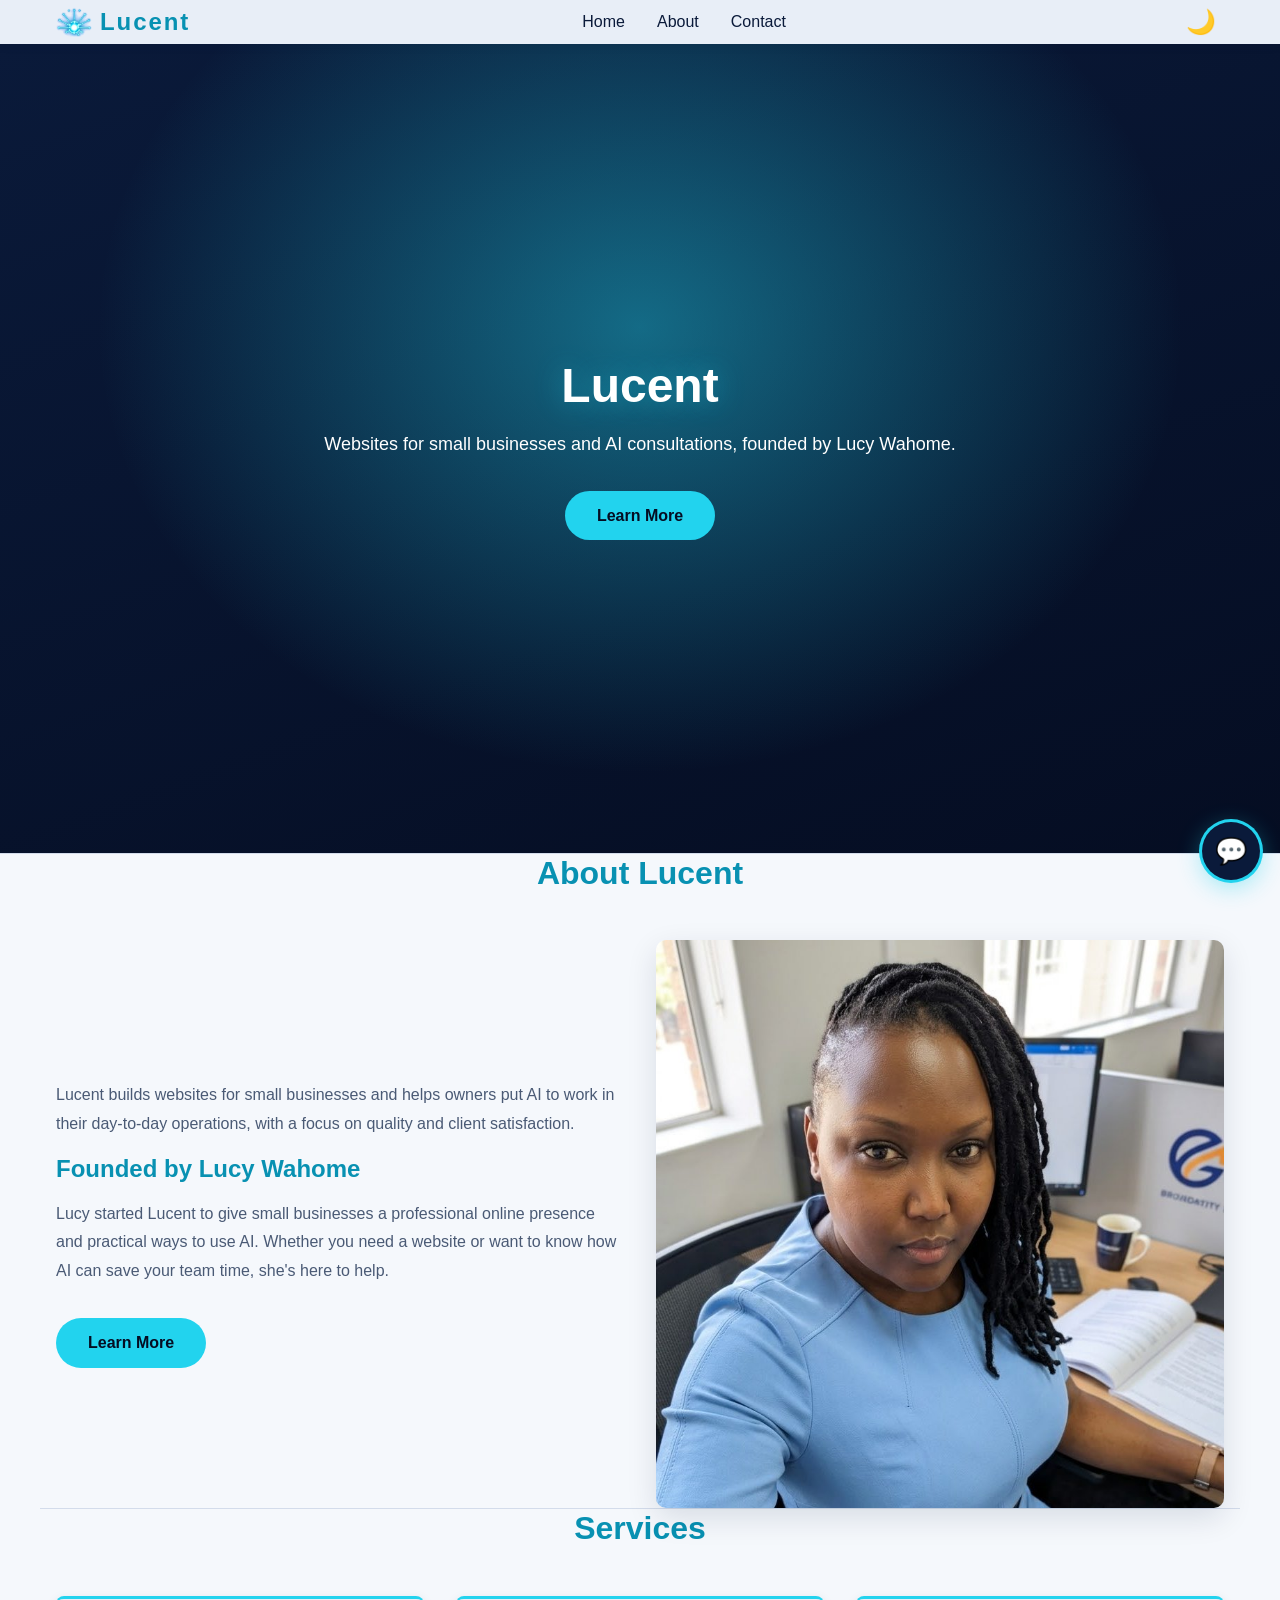
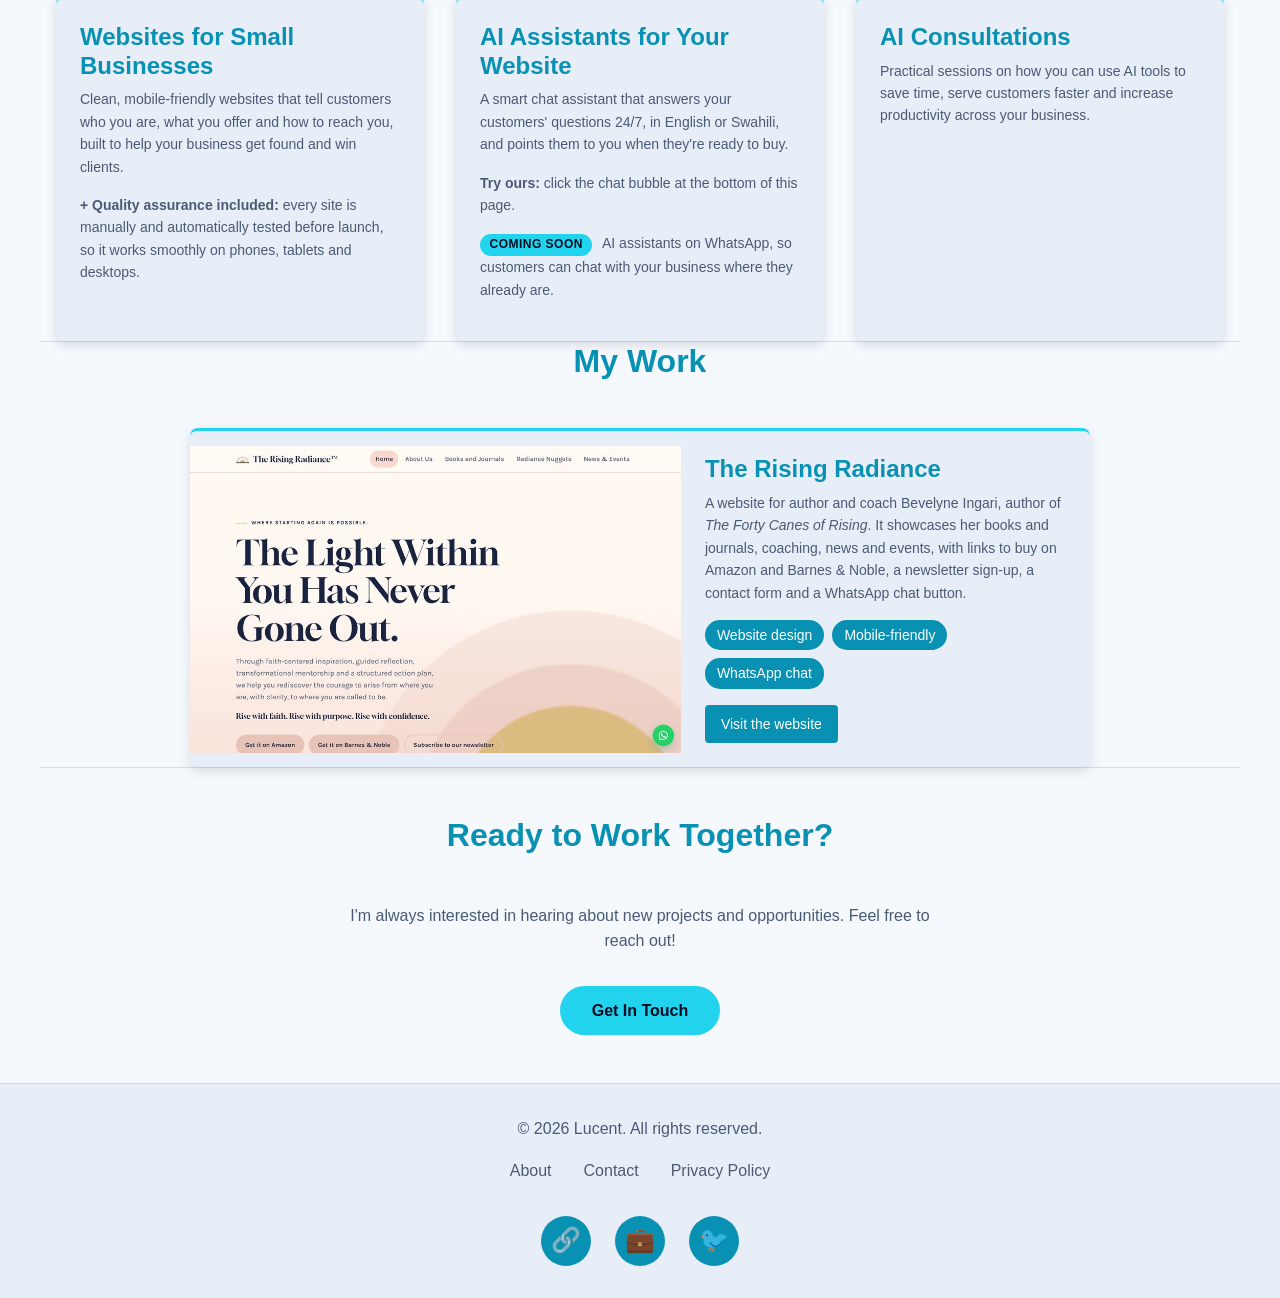
==== commit 3d4344a7: "Add AI Assistants service (WhatsApp coming soon); teach assistant about it Co-Authored-By: Claude Op" ====
--- a/index.html
+++ b/index.html
@@ -3,7 +3,7 @@
 <head>
   <meta charset="UTF-8">
   <meta name="viewport" content="width=device-width, initial-scale=1.0">
-  <meta name="description" content="Lucent - websites for small businesses and AI consultations">
+  <meta name="description" content="Lucent - websites for small businesses, AI assistants and AI consultations">
   <meta name="keywords" content="web development, small business websites, AI consultation, AI productivity, Kenya">
   <meta name="author" content="Lucy Wahome">
   <meta property="og:title" content="Lucent - Websites &amp; AI Consultations">
@@ -90,6 +90,20 @@
         </div>
         <div class="project-card">
           <div class="project-content">
+            <h3>AI Assistants for Your Website</h3>
+            <p class="project-description">
+              A smart chat assistant that answers your customers' questions 24/7, in English or Swahili, and points them to you when they're ready to buy.
+            </p>
+            <p class="project-description">
+              <strong>Try ours:</strong> click the chat bubble at the bottom of this page.
+            </p>
+            <p class="project-description">
+              <span class="coming-soon">Coming soon</span> AI assistants on WhatsApp, so customers can chat with your business where they already are.
+            </p>
+          </div>
+        </div>
+        <div class="project-card">
+          <div class="project-content">
             <h3>AI Consultations</h3>
             <p class="project-description">
               Practical sessions on how you can use AI tools to save time, serve customers faster and increase productivity across your business.
--- a/css/styles.css
+++ b/css/styles.css
@@ -982,3 +982,16 @@
     bottom: 16px;
   }
 }
+
+.coming-soon {
+  display: inline-block;
+  margin-right: 0.4rem;
+  padding: 0.1rem 0.6rem;
+  border-radius: 20px;
+  background: var(--cyan);
+  color: var(--navy-deep);
+  font-size: 12px;
+  font-weight: 700;
+  text-transform: uppercase;
+  letter-spacing: 0.04em;
+}
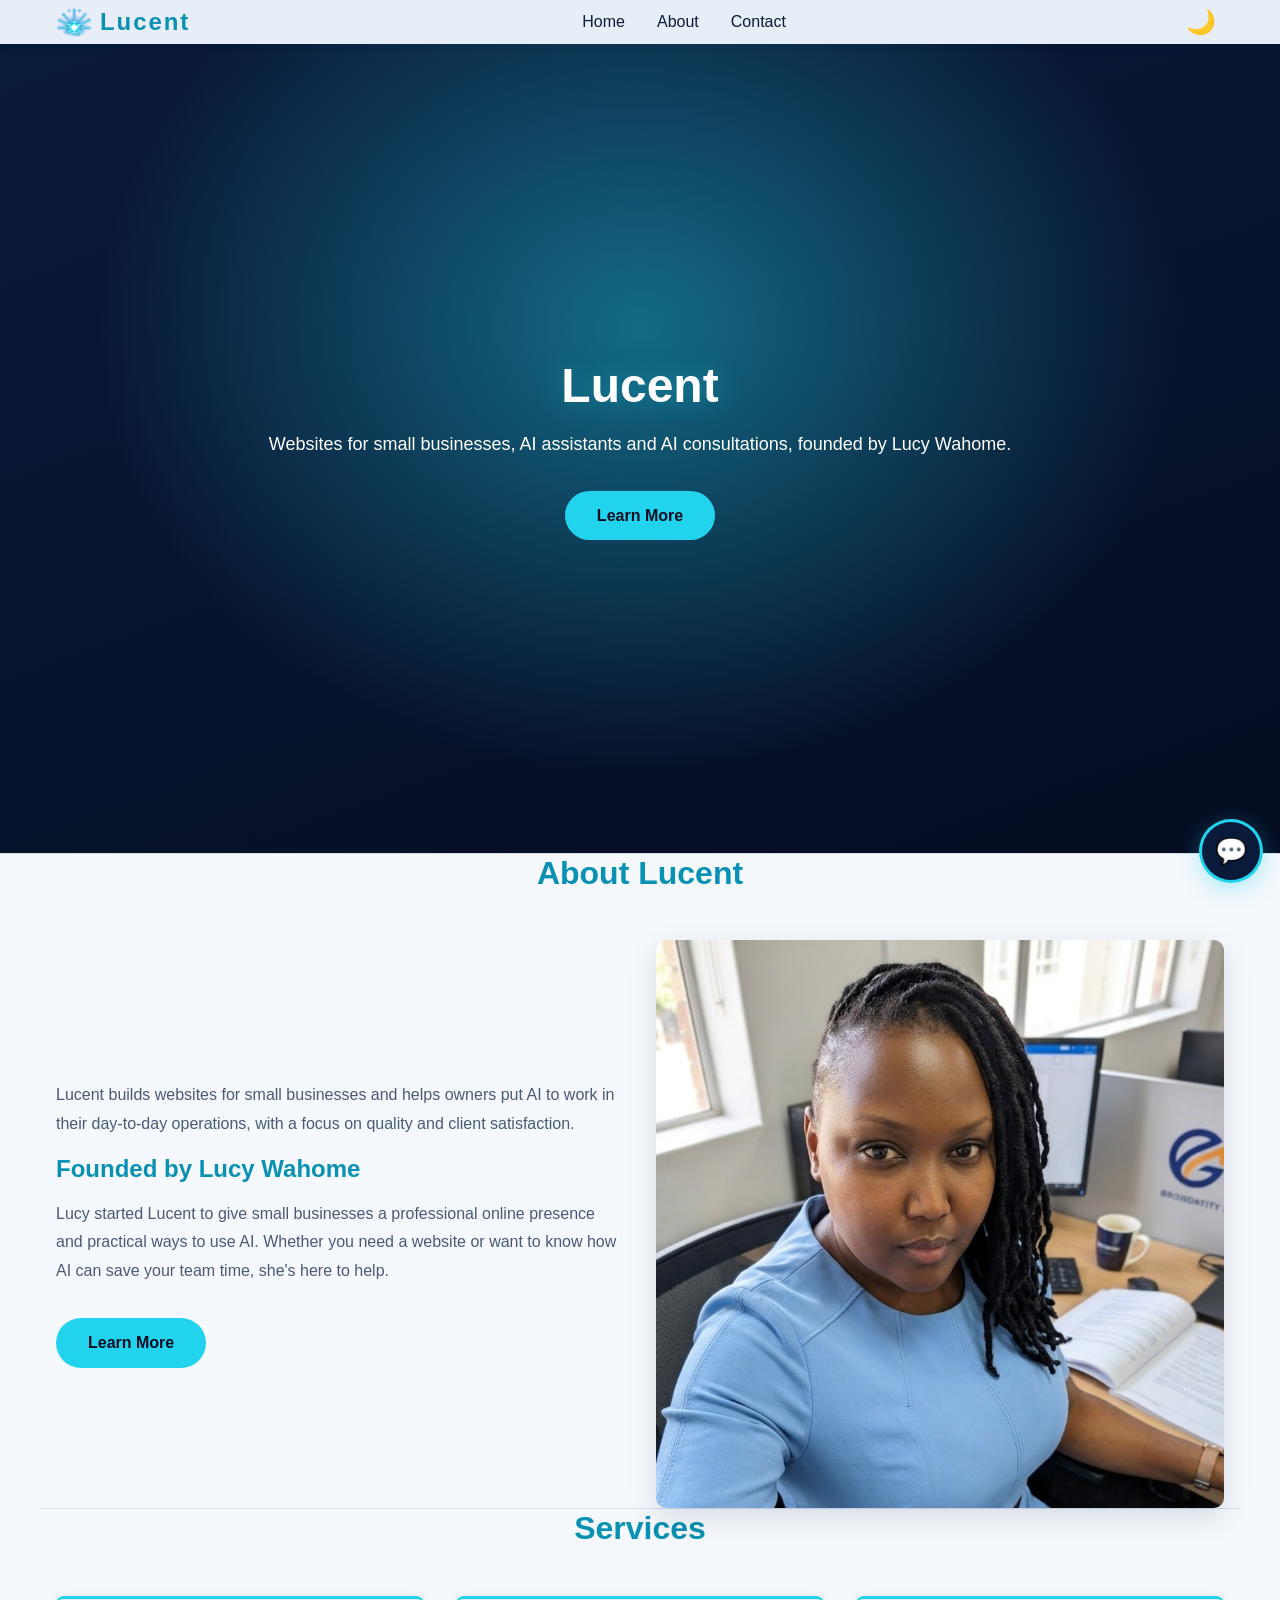
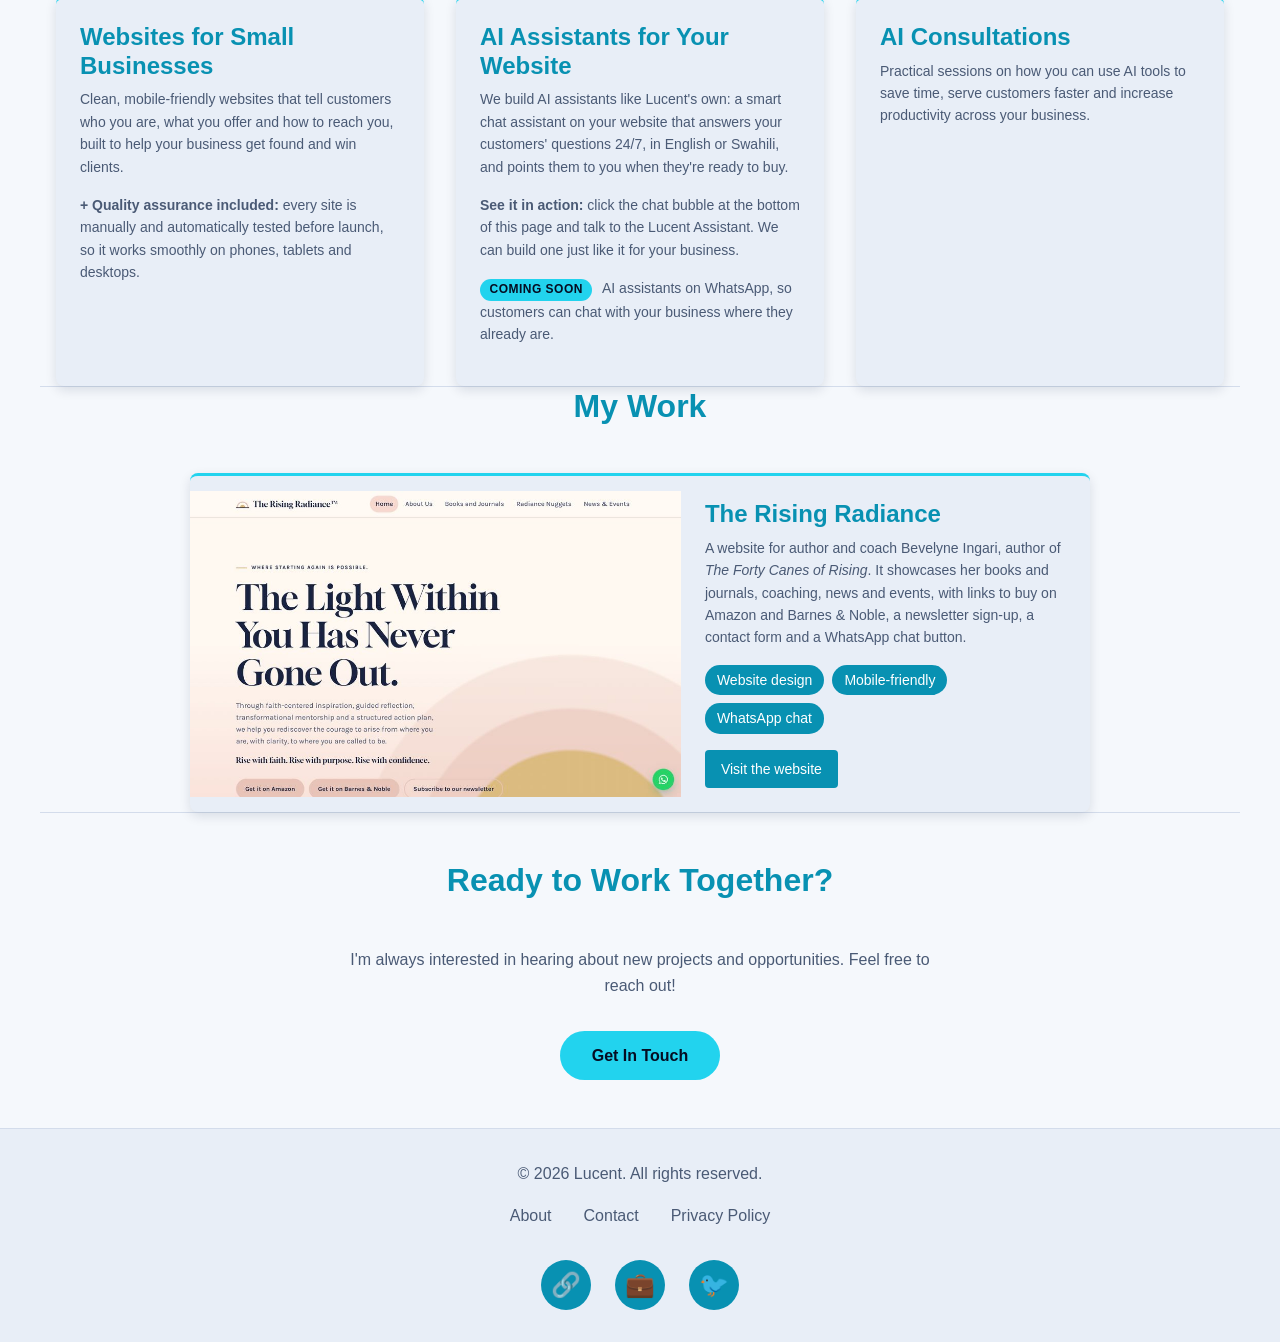
==== commit cd6d5ff4: "Say Lucent builds AI assistants like its own; assistant mentions it too Co-Authored-By: Claude Opus " ====
--- a/index.html
+++ b/index.html
@@ -6,11 +6,11 @@
   <meta name="description" content="Lucent - websites for small businesses, AI assistants and AI consultations">
   <meta name="keywords" content="web development, small business websites, AI consultation, AI productivity, Kenya">
   <meta name="author" content="Lucy Wahome">
-  <meta property="og:title" content="Lucent - Websites &amp; AI Consultations">
-  <meta property="og:description" content="Websites for small businesses and AI consultations to boost productivity.">
+  <meta property="og:title" content="Lucent - Websites, AI Assistants &amp; AI Consultations">
+  <meta property="og:description" content="Websites for small businesses, AI assistants like ours, and AI consultations to boost productivity.">
   <meta property="og:type" content="website">
   
-  <title>Lucent - Websites &amp; AI Consultations</title>
+  <title>Lucent - Websites, AI Assistants &amp; AI Consultations</title>
   
   <link rel="icon" type="image/png" href="assets/favicon.png">
   <link rel="stylesheet" href="css/styles.css">
@@ -48,7 +48,7 @@
     <section class="hero">
       <div class="hero-content">
         <h1>Lucent</h1>
-        <p>Websites for small businesses and AI consultations, founded by Lucy Wahome.</p>
+        <p>Websites for small businesses, AI assistants and AI consultations, founded by Lucy Wahome.</p>
         <a href="pages/about.html" class="hero-cta">Learn More</a>
       </div>
     </section>
@@ -92,10 +92,10 @@
           <div class="project-content">
             <h3>AI Assistants for Your Website</h3>
             <p class="project-description">
-              A smart chat assistant that answers your customers' questions 24/7, in English or Swahili, and points them to you when they're ready to buy.
+              We build AI assistants like Lucent's own: a smart chat assistant on your website that answers your customers' questions 24/7, in English or Swahili, and points them to you when they're ready to buy.
             </p>
             <p class="project-description">
-              <strong>Try ours:</strong> click the chat bubble at the bottom of this page.
+              <strong>See it in action:</strong> click the chat bubble at the bottom of this page and talk to the Lucent Assistant. We can build one just like it for your business.
             </p>
             <p class="project-description">
               <span class="coming-soon">Coming soon</span> AI assistants on WhatsApp, so customers can chat with your business where they already are.
